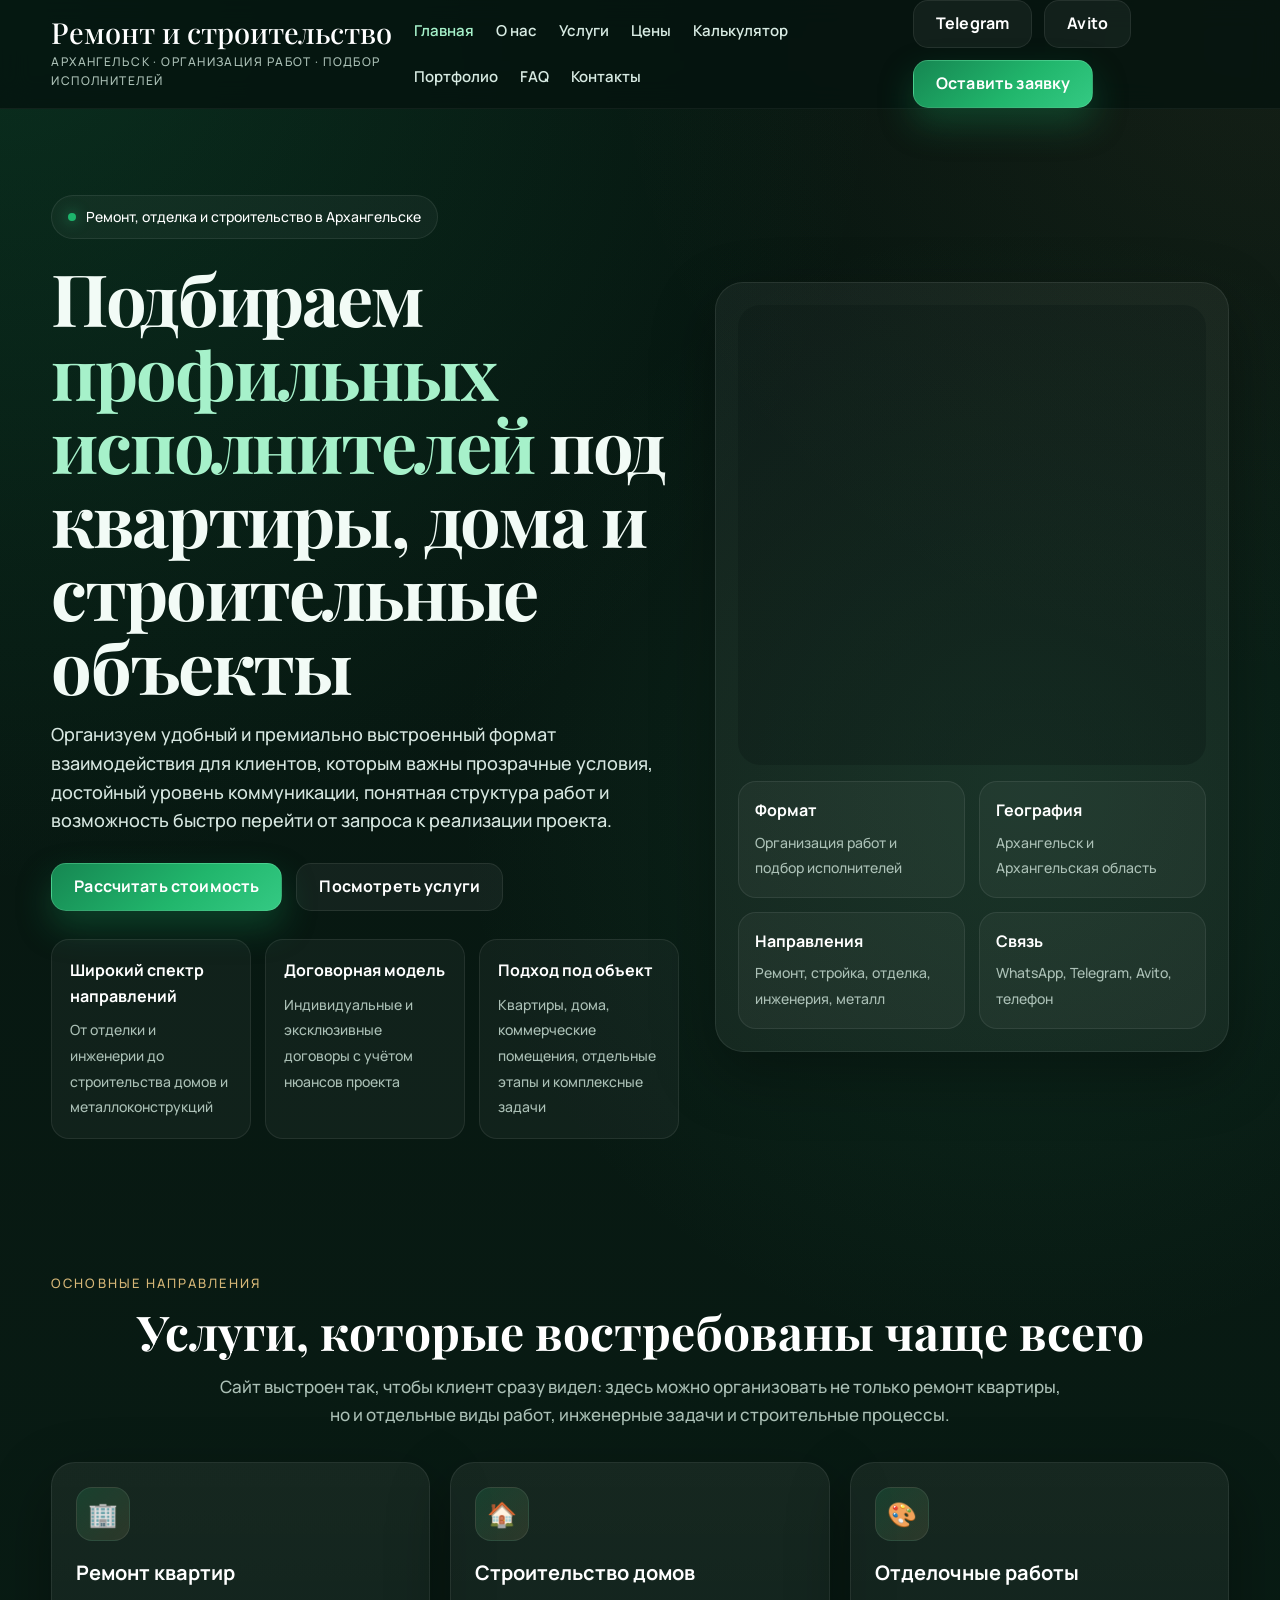
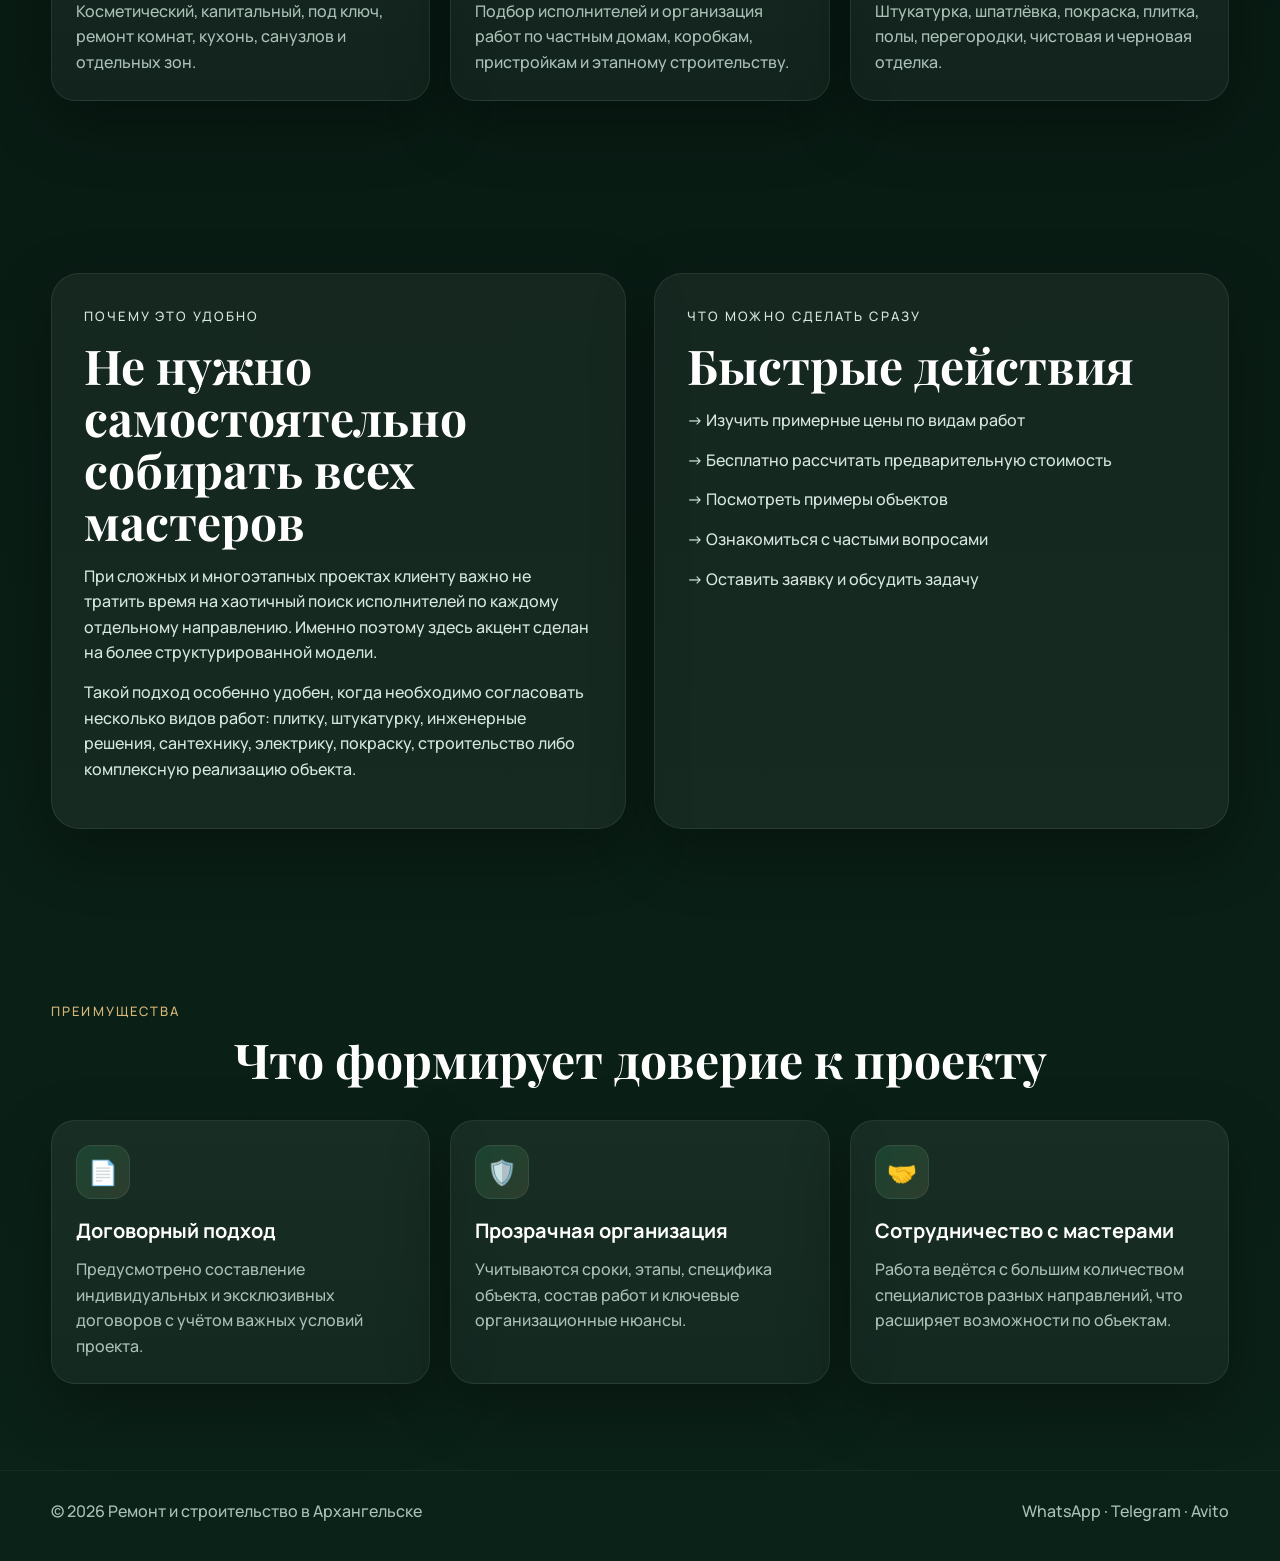
==== index.html @ 0e10240b "Initial site upload and style improvements" ====
<!DOCTYPE html>
<html lang="ru">
<head>
  <meta charset="UTF-8" />
  <meta name="viewport" content="width=device-width, initial-scale=1.0" />
  <title>Ремонт и строительство в Архангельске</title>
  <meta name="description" content="Ремонт квартир, строительство домов, отделочные работы, плитка, штукатурка, шпатлёвка, покраска, электрика, сантехника, сварка металлоконструкций в Архангельске." />
  <link rel="preconnect" href="https://fonts.googleapis.com">
  <link rel="preconnect" href="https://fonts.gstatic.com" crossorigin>
  <link href="https://fonts.googleapis.com/css2?family=Manrope:wght@400;500;600;700;800&family=Playfair+Display:wght@600;700;800&display=swap" rel="stylesheet">
  <link rel="stylesheet" href="style.css" />
</head>
<body>
  <header class="header">
    <div class="container header__wrap">
      <a href="index.html" class="logo">
        <span class="logo__title">Ремонт и строительство</span>
        <span class="logo__subtitle">Архангельск · организация работ · подбор исполнителей</span>
      </a>

      <nav class="nav">
        <a href="index.html" class="active">Главная</a>
        <a href="about.html">О нас</a>
        <a href="services.html">Услуги</a>
        <a href="prices.html">Цены</a>
        <a href="calculator.html">Калькулятор</a>
        <a href="portfolio.html">Портфолио</a>
        <a href="faq.html">FAQ</a>
        <a href="contacts.html">Контакты</a>
      </nav>

      <div class="header__actions">
        <a class="btn btn--ghost" href="https://t.me/step1by2step" target="_blank">Telegram</a>
        <a class="btn btn--ghost" href="https://www.avito.ru/user/80214eb8ff2f3f8321bce6906f36ad31/profile/all/predlozheniya_uslug?page_from=from_u2u_messenger&src=messenger&sellerId=80214eb8ff2f3f8321bce6906f36ad31" target="_blank">Avito</a>
        <a class="btn btn--primary" href="contacts.html">Оставить заявку</a>
      </div>
    </div>
  </header>

  <section class="hero">
    <div class="container hero__grid">
      <div>
        <div class="badge">Ремонт, отделка и строительство в Архангельске</div>
        <h1>Подбираем <span>профильных исполнителей</span> под квартиры, дома и строительные объекты</h1>
        <p>
          Организуем удобный и премиально выстроенный формат взаимодействия для клиентов,
          которым важны прозрачные условия, достойный уровень коммуникации, понятная структура
          работ и возможность быстро перейти от запроса к реализации проекта.
        </p>

        <div class="hero__buttons">
          <a href="calculator.html" class="btn btn--primary">Рассчитать стоимость</a>
          <a href="services.html" class="btn btn--ghost">Посмотреть услуги</a>
        </div>

        <div class="hero__points">
          <div class="point">
            <strong>Широкий спектр направлений</strong>
            <span>От отделки и инженерии до строительства домов и металлоконструкций</span>
          </div>
          <div class="point">
            <strong>Договорная модель</strong>
            <span>Индивидуальные и эксклюзивные договоры с учётом нюансов проекта</span>
          </div>
          <div class="point">
            <strong>Подход под объект</strong>
            <span>Квартиры, дома, коммерческие помещения, отдельные этапы и комплексные задачи</span>
          </div>
        </div>
      </div>

      <div class="hero-card">
        <div class="hero-card__image"></div>
        <div class="hero-card__stats">
          <div class="stat">
            <strong>Формат</strong>
            <span>Организация работ и подбор исполнителей</span>
          </div>
          <div class="stat">
            <strong>География</strong>
            <span>Архангельск и Архангельская область</span>
          </div>
          <div class="stat">
            <strong>Направления</strong>
            <span>Ремонт, стройка, отделка, инженерия, металл</span>
          </div>
          <div class="stat">
            <strong>Связь</strong>
            <span>WhatsApp, Telegram, Avito, телефон</span>
          </div>
        </div>
      </div>
    </div>
  </section>

  <section class="section">
    <div class="container">
      <div class="section-head">
        <p class="section-label">Основные направления</p>
        <h2 class="section-title center">Услуги, которые востребованы чаще всего</h2>
        <p class="section-subtitle">
          Сайт выстроен так, чтобы клиент сразу видел: здесь можно организовать не только ремонт квартиры,
          но и отдельные виды работ, инженерные задачи и строительные процессы.
        </p>
      </div>

      <div class="cards cards--3">
        <div class="card">
          <div class="card__icon">🏢</div>
          <h3>Ремонт квартир</h3>
          <p>Косметический, капитальный, под ключ, ремонт комнат, кухонь, санузлов и отдельных зон.</p>
        </div>

        <div class="card">
          <div class="card__icon">🏠</div>
          <h3>Строительство домов</h3>
          <p>Подбор исполнителей и организация работ по частным домам, коробкам, пристройкам и этапному строительству.</p>
        </div>

        <div class="card">
          <div class="card__icon">🎨</div>
          <h3>Отделочные работы</h3>
          <p>Штукатурка, шпатлёвка, покраска, плитка, полы, перегородки, чистовая и черновая отделка.</p>
        </div>
      </div>
    </div>
  </section>

  <section class="section">
    <div class="container grid-2">
      <div class="glass text-box">
        <p class="section-label">Почему это удобно</p>
        <h2 class="section-title">Не нужно самостоятельно собирать всех мастеров</h2>
        <p>
          При сложных и многоэтапных проектах клиенту важно не тратить время на хаотичный поиск исполнителей
          по каждому отдельному направлению. Именно поэтому здесь акцент сделан на более структурированной модели.
        </p>
        <p>
          Такой подход особенно удобен, когда необходимо согласовать несколько видов работ:
          плитку, штукатурку, инженерные решения, сантехнику, электрику, покраску, строительство
          либо комплексную реализацию объекта.
        </p>
      </div>

      <div class="glass text-box">
        <p class="section-label">Что можно сделать сразу</p>
        <h2 class="section-title">Быстрые действия</h2>
        <p><a href="prices.html">→ Изучить примерные цены по видам работ</a></p>
        <p><a href="calculator.html">→ Бесплатно рассчитать предварительную стоимость</a></p>
        <p><a href="portfolio.html">→ Посмотреть примеры объектов</a></p>
        <p><a href="faq.html">→ Ознакомиться с частыми вопросами</a></p>
        <p><a href="contacts.html">→ Оставить заявку и обсудить задачу</a></p>
      </div>
    </div>
  </section>

  <section class="section">
    <div class="container">
      <div class="section-head">
        <p class="section-label">Преимущества</p>
        <h2 class="section-title center">Что формирует доверие к проекту</h2>
      </div>

      <div class="cards cards--3">
        <div class="card">
          <div class="card__icon">📄</div>
          <h3>Договорный подход</h3>
          <p>Предусмотрено составление индивидуальных и эксклюзивных договоров с учётом важных условий проекта.</p>
        </div>

        <div class="card">
          <div class="card__icon">🛡️</div>
          <h3>Прозрачная организация</h3>
          <p>Учитываются сроки, этапы, специфика объекта, состав работ и ключевые организационные нюансы.</p>
        </div>

        <div class="card">
          <div class="card__icon">🤝</div>
          <h3>Сотрудничество с мастерами</h3>
          <p>Работа ведётся с большим количеством специалистов разных направлений, что расширяет возможности по объектам.</p>
        </div>
      </div>
    </div>
  </section>

  <footer class="footer">
    <div class="container footer__wrap">
      <span>© 2026 Ремонт и строительство в Архангельске</span>
      <span>WhatsApp · Telegram · Avito</span>
    </div>
  </footer>
</body>
</html>
---- style.css ----
:root {
  --bg: #06140f;
  --bg-soft: #0d231a;
  --bg-card: rgba(255,255,255,0.05);
  --border: rgba(255,255,255,0.08);
  --text: #f2fbf6;
  --muted: #abc0b6;
  --accent: #1db56c;
  --accent-soft: #a6f1ca;
  --gold: #d5b677;
  --shadow: 0 22px 64px rgba(0,0,0,0.32);
  --container: 1180px;
  --radius: 24px;
}

* {
  box-sizing: border-box;
}

html {
  scroll-behavior: smooth;
}

body {
  margin: 0;
  font-family: "Manrope", sans-serif;
  font-weight: 500;
  color: var(--text);
  background:
    radial-gradient(circle at top left, rgba(29,181,108,0.16), transparent 26%),
    radial-gradient(circle at 80% 25%, rgba(58,166,113,0.12), transparent 22%),
    radial-gradient(circle at right top, rgba(213,182,119,0.07), transparent 20%),
    linear-gradient(180deg, #06140f 0%, #0b2218 100%);
  line-height: 1.6;
}

a {
  color: inherit;
  text-decoration: none;
}

img {
  display: block;
  max-width: 100%;
}

.container {
  width: min(92%, var(--container));
  margin: 0 auto;
}

.header {
  position: sticky;
  top: 0;
  z-index: 1000;
  backdrop-filter: blur(14px);
  background: rgba(6,20,15,0.82);
  border-bottom: 1px solid rgba(255,255,255,0.05);
}

.header__wrap {
  min-height: 84px;
  display: flex;
  align-items: center;
  justify-content: space-between;
  gap: 20px;
}

.logo {
  display: flex;
  flex-direction: column;
}

.logo__title {
  font-family: "Playfair Display", serif;
  font-size: 29px;
  color: white;
  line-height: 1;
}

.logo__subtitle {
  margin-top: 5px;
  font-size: 12px;
  color: var(--muted);
  text-transform: uppercase;
  letter-spacing: 0.12em;
}

.nav {
  display: flex;
  gap: 22px;
  flex-wrap: wrap;
}

.nav a {
  color: #d8ebe3;
  transition: .25s ease;
  font-size: 15px;
  font-weight: 600;
}

.nav a:hover,
.nav a.active {
  color: var(--accent-soft);
}

.header__actions {
  display: flex;
  gap: 12px;
  flex-wrap: wrap;
}

.btn {
  min-height: 48px;
  padding: 0 22px;
  display: inline-flex;
  align-items: center;
  justify-content: center;
  border-radius: 15px;
  font-weight: 700;
  letter-spacing: 0.01em;
  transition: .25s ease;
  border: 1px solid transparent;
  cursor: pointer;
}

.btn:hover {
  transform: translateY(-2px);
}

.btn--primary {
  background: linear-gradient(140deg, #168752, #21b66c 58%, #34c983);
  color: white;
  box-shadow: 0 16px 34px rgba(21,139,83,0.35);
  border-color: rgba(166,241,202,0.22);
}

.btn--ghost {
  background: rgba(255,255,255,0.05);
  border-color: var(--border);
  color: white;
}

.btn:active {
  transform: translateY(0);
}

.hero {
  padding: 86px 0 48px;
}

.hero__grid {
  display: grid;
  grid-template-columns: 1.1fr 0.9fr;
  gap: 36px;
  align-items: center;
}

.badge {
  display: inline-flex;
  align-items: center;
  gap: 10px;
  padding: 10px 16px;
  border-radius: 999px;
  border: 1px solid var(--border);
  background: rgba(255,255,255,0.04);
  color: white;
  font-size: 14px;
  margin-bottom: 22px;
}

.badge::before {
  content: "";
  width: 8px;
  height: 8px;
  border-radius: 50%;
  background: var(--accent);
  box-shadow: 0 0 14px rgba(40,182,118,0.8);
}

.hero h1,
.page-hero h1,
.section-title {
  font-family: "Playfair Display", serif;
}

.hero h1 {
  margin: 0 0 18px;
  font-size: clamp(40px, 6vw, 72px);
  line-height: 1.02;
  letter-spacing: -0.03em;
  font-weight: 700;
}

.hero h1 span {
  color: var(--accent-soft);
}

.hero p {
  margin: 0 0 28px;
  color: #d7e7e1;
  font-size: 18px;
  font-weight: 500;
  max-width: 740px;
}

.hero__buttons {
  display: flex;
  gap: 14px;
  flex-wrap: wrap;
  margin-bottom: 28px;
}

.hero__points {
  display: grid;
  grid-template-columns: repeat(3, 1fr);
  gap: 14px;
}

.point {
  padding: 18px;
  border-radius: 18px;
  background: rgba(255,255,255,0.04);
  border: 1px solid var(--border);
}

.point strong {
  display: block;
  margin-bottom: 8px;
  color: white;
}

.point span {
  color: var(--muted);
  font-size: 14px;
}

.hero-card,
.glass {
  background: rgba(255,255,255,0.05);
  border: 1px solid var(--border);
  border-radius: 28px;
  box-shadow: var(--shadow);
}

.hero-card {
  padding: 22px;
}

.hero-card__image {
  min-height: 460px;
  border-radius: 22px;
  margin-bottom: 16px;
  background:
    linear-gradient(rgba(8,22,18,0.32), rgba(8,22,18,0.32)),
    url("https://images.unsplash.com/photo-1504307651254-35680f356dfd?auto=format&fit=crop&w=1200&q=80") center/cover no-repeat;
}

.hero-card__stats {
  display: grid;
  grid-template-columns: repeat(2, 1fr);
  gap: 14px;
}

.stat {
  padding: 16px;
  border-radius: 18px;
  background: rgba(255,255,255,0.04);
  border: 1px solid var(--border);
}

.stat strong {
  display: block;
  margin-bottom: 6px;
  color: white;
}

.stat span {
  color: var(--muted);
  font-size: 14px;
}

.page-hero {
  padding: 74px 0 20px;
}

.page-hero__box {
  padding: 34px;
  border-radius: 28px;
  background: rgba(255,255,255,0.05);
  border: 1px solid var(--border);
  box-shadow: var(--shadow);
}

.page-hero h1 {
  margin: 0 0 14px;
  font-size: clamp(34px, 5vw, 58px);
  color: white;
}

.page-hero p {
  margin: 0;
  color: #d7e7e1;
  font-size: 18px;
  max-width: 880px;
}

.section {
  padding: 86px 0;
}

.section-head {
  margin-bottom: 34px;
}

.section-label {
  margin: 0 0 12px;
  color: var(--gold);
  font-size: 13px;
  text-transform: uppercase;
  letter-spacing: .16em;
}

.section-title {
  margin: 0 0 16px;
  font-size: clamp(30px, 4vw, 48px);
  line-height: 1.08;
  color: white;
}

.section-title.center,
.section-subtitle {
  text-align: center;
}

.section-subtitle {
  margin: 0 auto;
  max-width: 850px;
  color: var(--muted);
  font-size: 17px;
}

.grid-2 {
  display: grid;
  grid-template-columns: 1fr 1fr;
  gap: 28px;
}

.cards {
  display: grid;
  gap: 20px;
}

.cards--3 {
  grid-template-columns: repeat(3, 1fr);
}

.card {
  padding: 24px;
  border-radius: 24px;
  background: linear-gradient(180deg, rgba(255,255,255,0.06), rgba(255,255,255,0.04));
  border: 1px solid var(--border);
  box-shadow: var(--shadow);
  transition: .25s ease;
}

.card:hover {
  transform: translateY(-5px);
  border-color: rgba(151,227,190,0.25);
}

.card__icon {
  width: 54px;
  height: 54px;
  display: grid;
  place-items: center;
  border-radius: 16px;
  margin-bottom: 16px;
  font-size: 24px;
  background: linear-gradient(135deg, rgba(40,182,118,0.18), rgba(213,182,119,0.12));
  border: 1px solid var(--border);
}

.card h3 {
  margin: 0 0 10px;
  color: white;
  font-size: 20px;
  font-weight: 700;
}

.card p {
  margin: 0;
  color: var(--muted);
  font-weight: 500;
}

.text-box {
  padding: 32px;
}

.text-box p {
  margin: 0 0 14px;
  color: #d7e7e1;
}

.price-table {
  overflow: hidden;
}

.price-row {
  display: grid;
  grid-template-columns: 1.6fr 0.7fr 0.8fr;
  gap: 20px;
  padding: 18px 24px;
  border-bottom: 1px solid rgba(255,255,255,0.06);
  align-items: center;
}

.price-row:last-child {
  border-bottom: none;
}

.price-row--head {
  font-weight: 800;
  color: white;
  background: rgba(255,255,255,0.04);
}

.note {
  margin-top: 16px;
  color: var(--muted);
}

.block-intro {
  margin: 0 0 22px;
  color: #d7e7e1;
}

.contact-block {
  display: grid;
  grid-template-columns: 0.95fr 1.05fr;
  gap: 28px;
}

.contact-box,
.about-box,
.form-box {
  padding: 32px;
}

.contact-list {
  display: grid;
  gap: 16px;
}

.contact-item {
  display: flex;
  gap: 14px;
  padding: 18px;
  border-radius: 18px;
  background: rgba(255,255,255,0.04);
  border: 1px solid var(--border);
}

.contact-item__icon {
  width: 40px;
  height: 40px;
  display: grid;
  place-items: center;
  border-radius: 12px;
  background: rgba(255,255,255,0.05);
  flex-shrink: 0;
}

.contact-item strong {
  display: block;
  color: white;
  margin-bottom: 6px;
}

.contact-item a,
.contact-item span {
  color: var(--muted);
  word-break: break-word;
}

.mini-info-grid {
  display: grid;
  grid-template-columns: repeat(2, 1fr);
  gap: 14px;
  margin-top: 22px;
}

.mini-info-card {
  padding: 16px;
  border-radius: 18px;
  background: rgba(255,255,255,0.04);
  border: 1px solid var(--border);
}

.mini-info-card strong {
  display: block;
  margin-bottom: 6px;
  color: white;
}

.mini-info-card span {
  color: var(--muted);
  font-size: 14px;
}

.form {
  display: grid;
  gap: 16px;
}

.form__group {
  display: grid;
  gap: 8px;
}

.form__group label {
  color: white;
  font-size: 14px;
  font-weight: 700;
}

.form__group input,
.form__group textarea,
.form__group select {
  width: 100%;
  padding: 16px 18px;
  border-radius: 16px;
  border: 1px solid var(--border);
  background: rgba(255,255,255,0.04);
  color: white;
  font: inherit;
  outline: none;
}

.form__group input::placeholder,
.form__group textarea::placeholder {
  color: #88a79d;
}

.form__group textarea {
  min-height: 140px;
  resize: vertical;
}

.calc-layout {
  display: grid;
  grid-template-columns: 1.05fr 0.95fr;
  gap: 26px;
}

.calc-box {
  padding: 28px;
}

.calc-grid {
  display: grid;
  gap: 14px;
}

.calc-service {
  padding: 18px;
  border-radius: 18px;
  background: rgba(255,255,255,0.04);
  border: 1px solid var(--border);
}

.calc-service h3 {
  margin: 0 0 12px;
  color: white;
  font-size: 18px;
}

.calc-service__fields {
  display: grid;
  gap: 12px;
}

.calc-service__fields label {
  color: #d7e7e1;
  display: flex;
  gap: 10px;
  align-items: center;
}

.calc-result {
  padding: 28px;
}

.calc-result h3 {
  margin-top: 0;
  color: white;
}

.calc-result-list {
  display: grid;
  gap: 10px;
  margin-bottom: 16px;
}

.calc-result-item {
  padding: 12px 14px;
  border-radius: 14px;
  background: rgba(255,255,255,0.04);
  color: #d7e7e1;
}

.calc-total {
  display: flex;
  justify-content: space-between;
  align-items: center;
  padding-top: 16px;
  border-top: 1px solid rgba(255,255,255,0.08);
  color: white;
  font-size: 20px;
  font-weight: 800;
}

.faq-page {
  display: grid;
  grid-template-columns: 1.1fr 0.9fr;
  gap: 26px;
}

.faq-list {
  padding: 18px;
}

.faq-item {
  border: 1px solid var(--border);
  border-radius: 20px;
  background: rgba(255,255,255,0.04);
  margin-bottom: 14px;
  overflow: hidden;
}

.faq-item:last-child {
  margin-bottom: 0;
}

.faq-item summary {
  list-style: none;
  cursor: pointer;
  padding: 20px 22px;
  color: white;
  font-weight: 700;
  position: relative;
}

.faq-item summary::-webkit-details-marker {
  display: none;
}

.faq-item summary::after {
  content: "+";
  position: absolute;
  right: 22px;
  top: 16px;
  font-size: 26px;
  color: var(--accent-soft);
}

.faq-item[open] summary::after {
  content: "–";
}

.faq-answer {
  padding: 0 22px 20px;
  color: var(--muted);
}

.faq-side {
  display: grid;
  gap: 20px;
}

.faq-side-box {
  padding: 28px;
}

.check-list {
  margin: 0;
  padding: 0;
  list-style: none;
  display: grid;
  gap: 12px;
}

.check-list li {
  position: relative;
  padding-left: 26px;
  color: #d7e7e1;
}

.check-list li::before {
  content: "✓";
  position: absolute;
  left: 0;
  top: 0;
  color: var(--accent-soft);
  font-weight: 800;
}

.quick-links {
  display: grid;
  gap: 10px;
}

.quick-links a {
  padding: 14px 16px;
  border-radius: 14px;
  background: rgba(255,255,255,0.04);
  border: 1px solid var(--border);
  color: #d7e7e1;
  transition: .2s ease;
}

.quick-links a,
.btn,
.nav a {
  -webkit-tap-highlight-color: transparent;
}

.quick-links a:hover {
  border-color: rgba(151,227,190,0.25);
  color: white;
}

.footer {
  padding: 28px 0 36px;
  border-top: 1px solid rgba(255,255,255,0.05);
}

.footer__wrap {
  display: flex;
  justify-content: space-between;
  gap: 16px;
  flex-wrap: wrap;
  color: var(--muted);
}

@media (max-width: 1100px) {
  .hero__grid,
  .grid-2,
  .contact-block,
  .calc-layout,
  .faq-page {
    grid-template-columns: 1fr;
  }

  .cards--3 {
    grid-template-columns: repeat(2, 1fr);
  }

  .hero__points {
    grid-template-columns: repeat(2, 1fr);
  }

  .mini-info-grid {
    grid-template-columns: 1fr 1fr;
  }
}

@media (max-width: 760px) {
  .header {
    position: static;
  }

  .header__wrap {
    min-height: auto;
    padding: 14px 0;
    display: grid;
    gap: 12px;
  }

  .nav {
    display: flex;
    flex-wrap: nowrap;
    overflow-x: auto;
    gap: 10px;
    padding-bottom: 4px;
    scrollbar-width: thin;
  }

  .nav a {
    flex: 0 0 auto;
    padding: 10px 14px;
    border-radius: 12px;
    border: 1px solid var(--border);
    background: rgba(255,255,255,0.04);
    font-size: 14px;
    white-space: nowrap;
  }

  .header__actions {
    display: grid;
    grid-template-columns: repeat(2, minmax(0, 1fr));
  }

  .hero__points,
  .hero-card__stats,
  .cards--3,
  .mini-info-grid {
    grid-template-columns: 1fr;
  }

  .price-row {
    grid-template-columns: 1fr;
    gap: 6px;
  }

  .hero__buttons {
    flex-direction: column;
  }

  .btn {
    width: 100%;
    min-height: 46px;
    font-size: 15px;
  }

  .text-box,
  .contact-box,
  .about-box,
  .form-box,
  .calc-box,
  .calc-result,
  .page-hero__box,
  .faq-side-box {
    padding: 22px;
  }

  .hero-card__image {
    min-height: 320px;
  }

  .logo__title {
    font-size: 24px;
  }

  .logo__subtitle {
    font-size: 11px;
    line-height: 1.35;
  }
}

@media (max-width: 480px) {
  .container {
    width: min(94%, var(--container));
  }

  .header__actions {
    grid-template-columns: 1fr;
  }

  .hero h1 {
    font-size: clamp(30px, 10vw, 44px);
  }

  .section-title {
    font-size: clamp(26px, 8vw, 36px);
  }
}
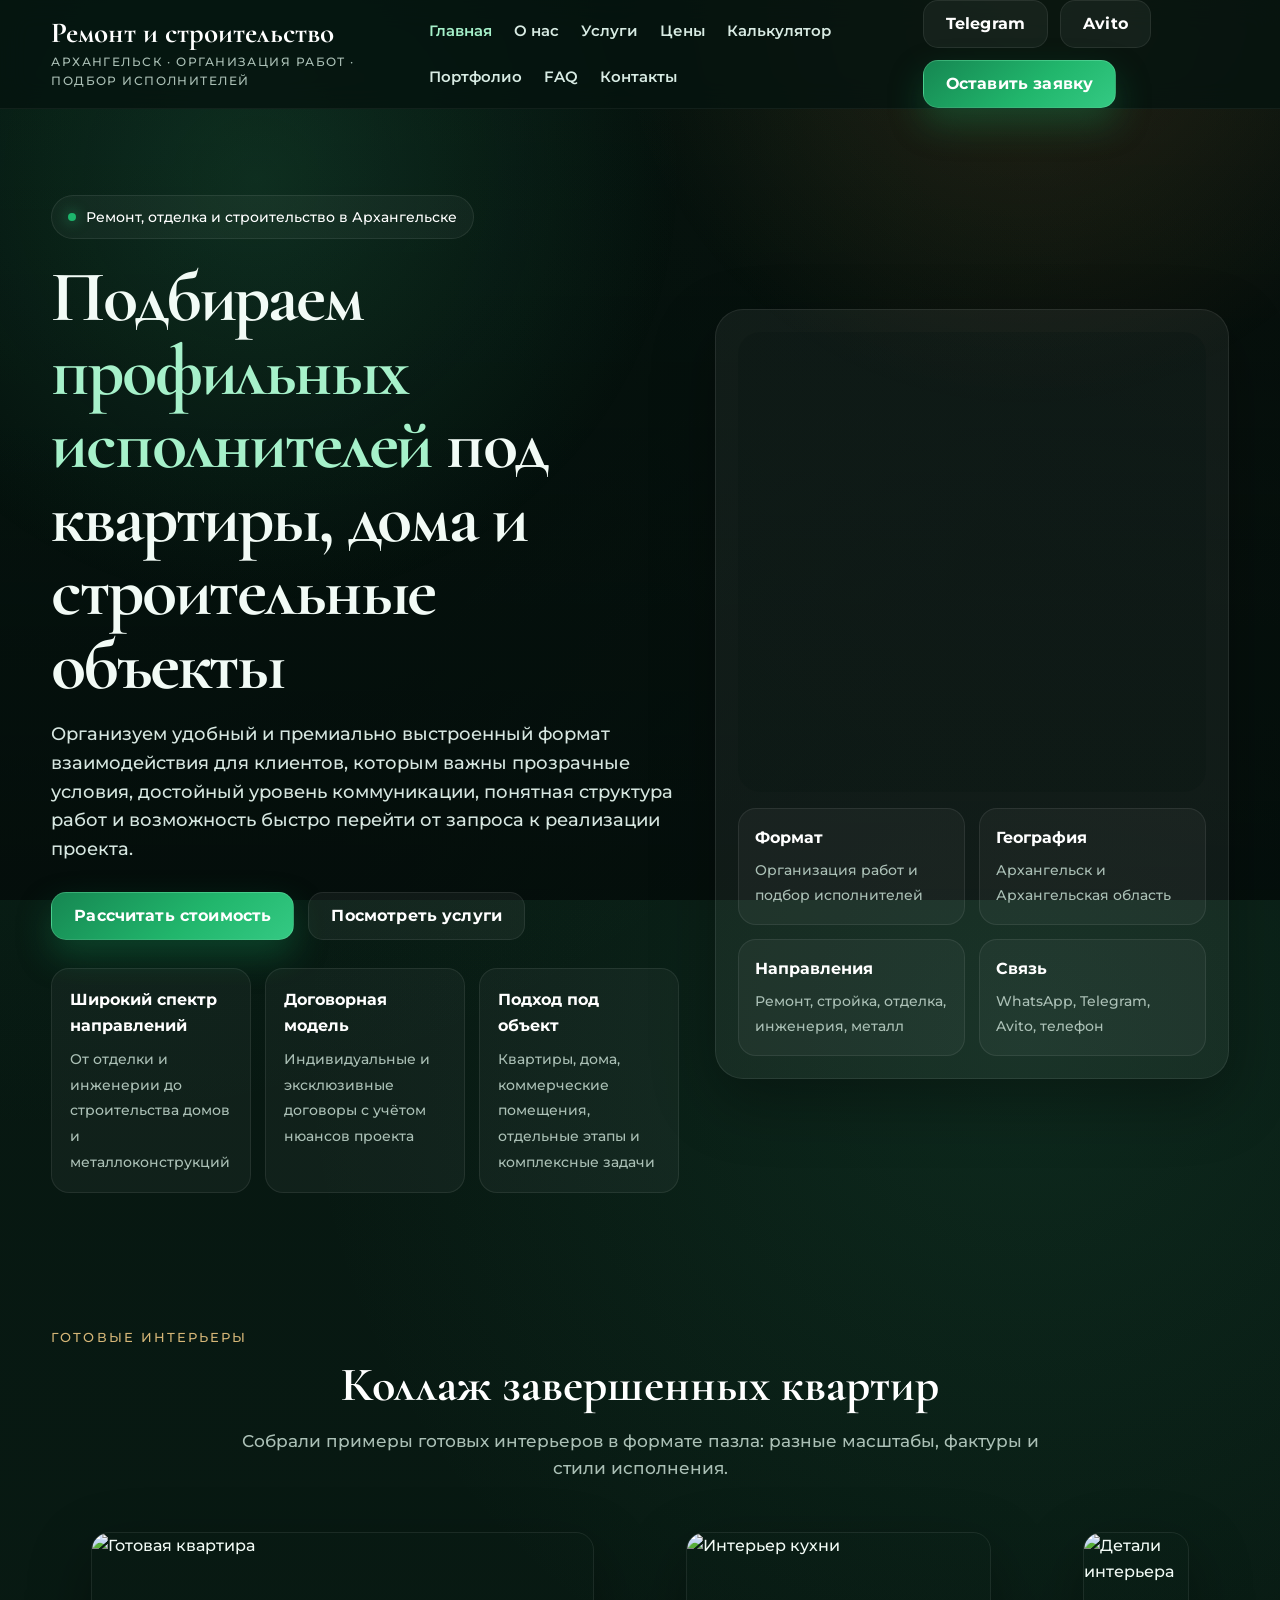
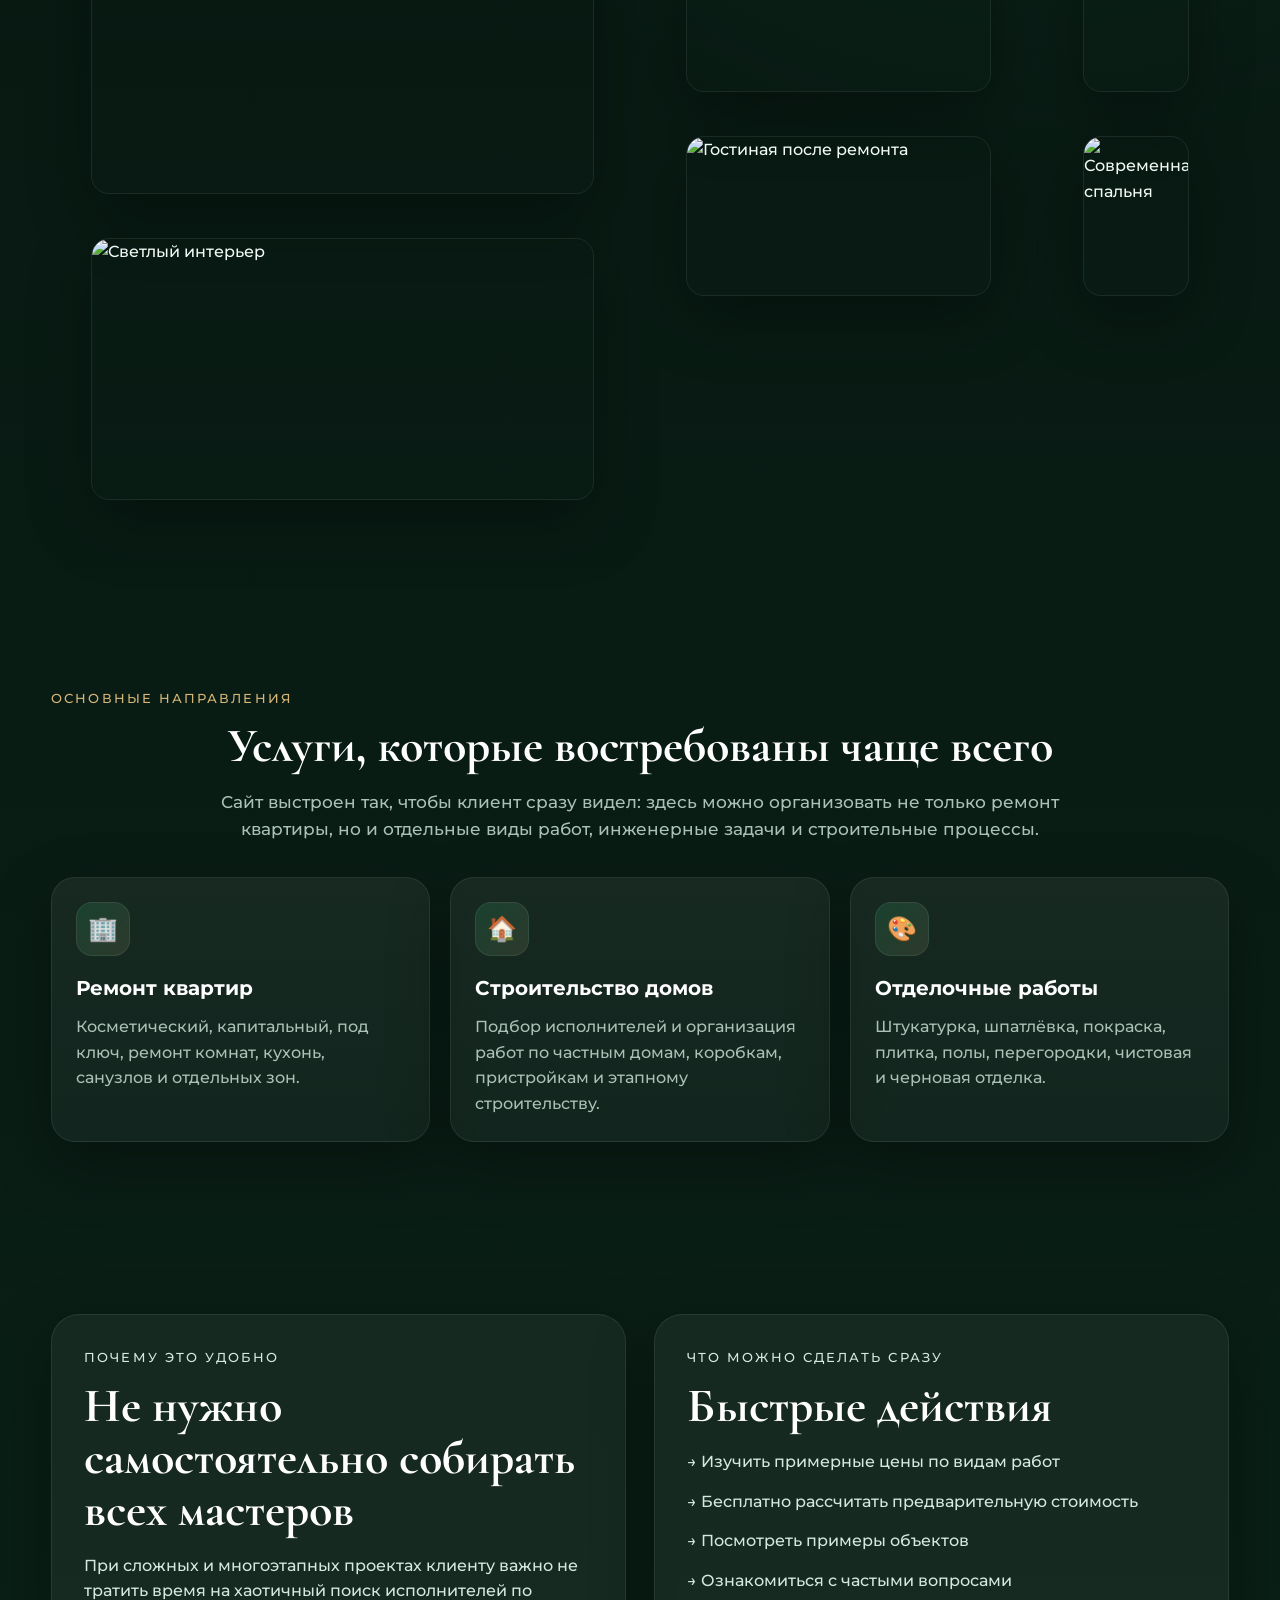
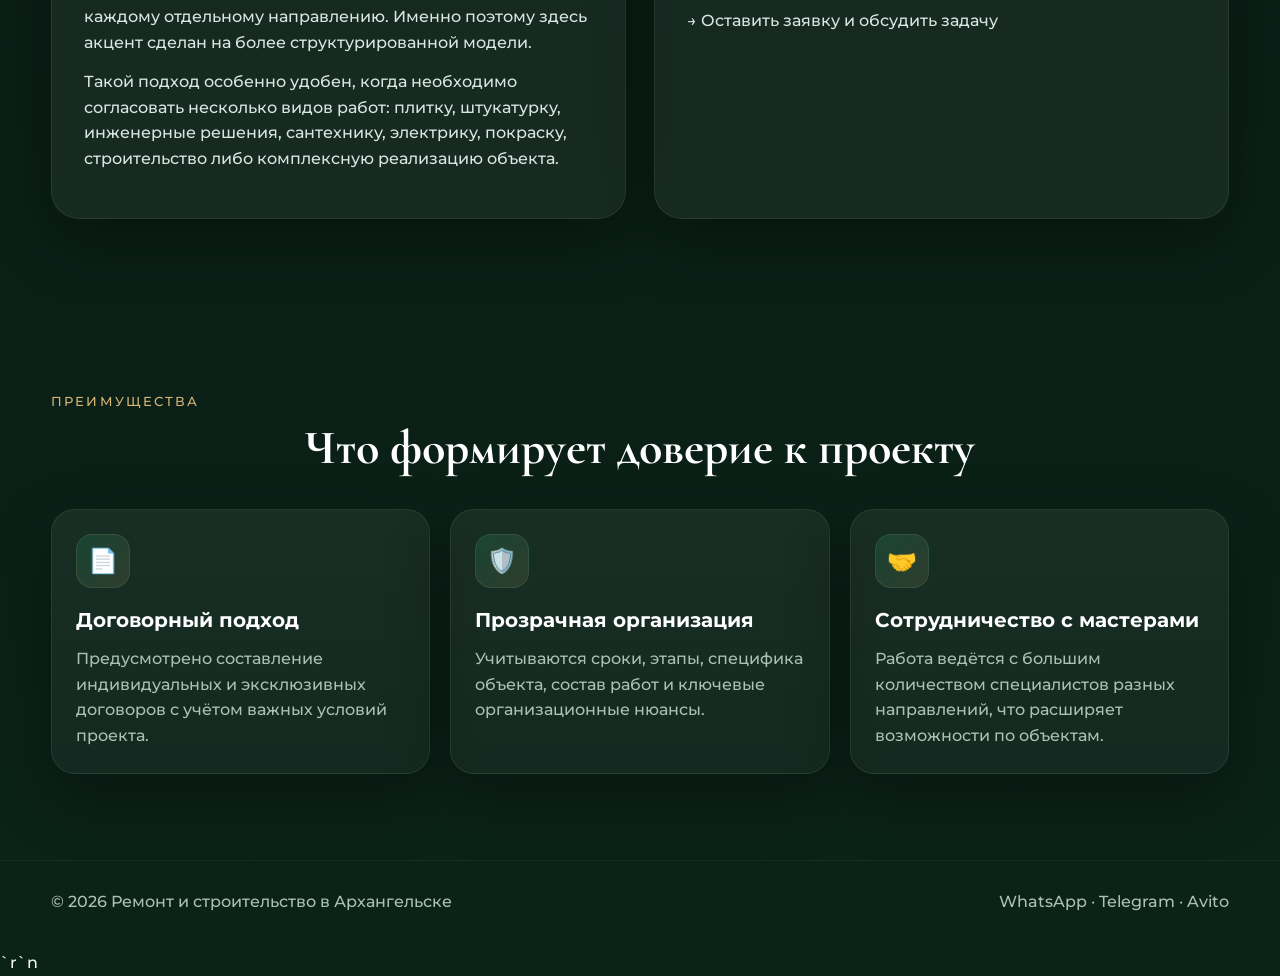
==== commit e4b93bc3: "Premium redesign: founder section, collage, video service sliders" ====
--- a/index.html
+++ b/index.html
@@ -96,6 +96,25 @@
   <section class="section">
     <div class="container">
       <div class="section-head">
+        <p class="section-label">Готовые интерьеры</p>
+        <h2 class="section-title center">Коллаж завершенных квартир</h2>
+        <p class="section-subtitle">Собрали примеры готовых интерьеров в формате пазла: разные масштабы, фактуры и стили исполнения.</p>
+      </div>
+
+      <div class="puzzle-grid">
+        <figure class="puzzle-tile puzzle-tile--lg"><img src="https://images.unsplash.com/photo-1600210492486-724fe5c67fb0?auto=format&fit=crop&w=1200&q=80" alt="Готовая квартира"></figure>
+        <figure class="puzzle-tile puzzle-tile--md"><img src="https://images.unsplash.com/photo-1616046229478-9901c5536a45?auto=format&fit=crop&w=900&q=80" alt="Интерьер кухни"></figure>
+        <figure class="puzzle-tile puzzle-tile--sm"><img src="https://images.unsplash.com/photo-1618221195710-dd6b41faaea6?auto=format&fit=crop&w=700&q=80" alt="Детали интерьера"></figure>
+        <figure class="puzzle-tile puzzle-tile--md"><img src="https://images.unsplash.com/photo-1616594039964-3f5b15f7f10f?auto=format&fit=crop&w=900&q=80" alt="Гостиная после ремонта"></figure>
+        <figure class="puzzle-tile puzzle-tile--sm"><img src="https://images.unsplash.com/photo-1615529162924-f8605388461d?auto=format&fit=crop&w=700&q=80" alt="Современная спальня"></figure>
+        <figure class="puzzle-tile puzzle-tile--lg"><img src="https://images.unsplash.com/photo-1600607687939-ce8a6c25118c?auto=format&fit=crop&w=1200&q=80" alt="Светлый интерьер"></figure>
+      </div>
+    </div>
+  </section>
+
+  <section class="section">
+    <div class="container">
+      <div class="section-head">
         <p class="section-label">Основные направления</p>
         <h2 class="section-title center">Услуги, которые востребованы чаще всего</h2>
         <p class="section-subtitle">
@@ -189,5 +208,5 @@
       <span>WhatsApp · Telegram · Avito</span>
     </div>
   </footer>
-</body>
+  <script src="script.js"></script>`r`n</body>
 </html>
--- a/style.css
+++ b/style.css
@@ -1,3 +1,5 @@
+@import url("https://fonts.googleapis.com/css2?family=Cormorant+Garamond:wght@600;700&family=Montserrat:wght@400;500;600;700;800&display=swap");
+
 :root {
   --bg: #06140f;
   --bg-soft: #0d231a;
@@ -23,7 +25,7 @@
 
 body {
   margin: 0;
-  font-family: "Manrope", sans-serif;
+  font-family: "Montserrat", sans-serif;
   font-weight: 500;
   color: var(--text);
   background:
@@ -32,6 +34,28 @@
     radial-gradient(circle at right top, rgba(213,182,119,0.07), transparent 20%),
     linear-gradient(180deg, #06140f 0%, #0b2218 100%);
   line-height: 1.6;
+  position: relative;
+}
+
+body::before {
+  content: "";
+  position: fixed;
+  inset: 0;
+  z-index: -2;
+  background:
+    linear-gradient(rgba(4, 12, 10, 0.68), rgba(4, 12, 10, 0.84)),
+    url("https://images.unsplash.com/photo-1460574283810-2aab119d8511?auto=format&fit=crop&w=1920&q=80") center/cover no-repeat;
+}
+
+body::after {
+  content: "";
+  position: fixed;
+  inset: 0;
+  z-index: -1;
+  background:
+    radial-gradient(circle at 20% 20%, rgba(61, 181, 121, 0.17), transparent 34%),
+    radial-gradient(circle at 80% 0%, rgba(255, 181, 82, 0.12), transparent 30%);
+  pointer-events: none;
 }
 
 a {
@@ -72,10 +96,11 @@
 }
 
 .logo__title {
-  font-family: "Playfair Display", serif;
+  font-family: "Cormorant Garamond", serif;
   font-size: 29px;
   color: white;
   line-height: 1;
+  font-weight: 700;
 }
 
 .logo__subtitle {
@@ -181,7 +206,7 @@
 .hero h1,
 .page-hero h1,
 .section-title {
-  font-family: "Playfair Display", serif;
+  font-family: "Cormorant Garamond", serif;
 }
 
 .hero h1 {
@@ -253,7 +278,7 @@
   margin-bottom: 16px;
   background:
     linear-gradient(rgba(8,22,18,0.32), rgba(8,22,18,0.32)),
-    url("https://images.unsplash.com/photo-1504307651254-35680f356dfd?auto=format&fit=crop&w=1200&q=80") center/cover no-repeat;
+    url("https://images.unsplash.com/photo-1489515217757-5fd1be406fef?auto=format&fit=crop&w=1200&q=80") center/cover no-repeat;
 }
 
 .hero-card__stats {
@@ -367,6 +392,99 @@
 .card:hover {
   transform: translateY(-5px);
   border-color: rgba(151,227,190,0.25);
+}
+
+.puzzle-grid {
+  display: grid;
+  grid-template-columns: repeat(6, minmax(0, 1fr));
+  grid-auto-rows: 90px;
+  gap: 12px;
+}
+
+.puzzle-tile {
+  border-radius: 18px;
+  overflow: hidden;
+  border: 1px solid var(--border);
+  box-shadow: var(--shadow);
+}
+
+.puzzle-tile img {
+  width: 100%;
+  height: 100%;
+  object-fit: cover;
+  transition: transform .4s ease;
+}
+
+.puzzle-tile:hover img {
+  transform: scale(1.06);
+}
+
+.puzzle-tile--lg {
+  grid-column: span 3;
+  grid-row: span 3;
+}
+
+.puzzle-tile--md {
+  grid-column: span 2;
+  grid-row: span 2;
+}
+
+.puzzle-tile--sm {
+  grid-column: span 1;
+  grid-row: span 2;
+}
+
+.founder-card {
+  padding: 34px;
+}
+
+.founder-name {
+  margin: 0 0 8px;
+  font-size: clamp(30px, 4vw, 44px);
+  line-height: 1;
+  color: #ffffff;
+}
+
+.founder-role {
+  margin: 0 0 20px;
+  color: var(--accent-soft);
+  font-weight: 700;
+  letter-spacing: .06em;
+  text-transform: uppercase;
+  font-size: 13px;
+}
+
+.services-grid .card {
+  overflow: hidden;
+}
+
+.service-media {
+  height: 180px;
+  margin: -24px -24px 16px;
+  position: relative;
+  border-bottom: 1px solid var(--border);
+  background: #0b1a15;
+}
+
+.service-media::after {
+  content: "";
+  position: absolute;
+  inset: 0;
+  background: linear-gradient(180deg, rgba(2,8,6,0.08), rgba(2,8,6,0.44));
+  pointer-events: none;
+}
+
+.service-media video {
+  width: 100%;
+  height: 100%;
+  object-fit: cover;
+  display: block;
+  opacity: 1;
+  transition: opacity .45s ease;
+}
+
+.service-media video.is-switching {
+  opacity: 0.2;
 }
 
 .card__icon {
@@ -763,6 +881,10 @@
 
   .mini-info-grid {
     grid-template-columns: 1fr 1fr;
+  }
+
+  .puzzle-grid {
+    grid-auto-rows: 72px;
   }
 }
 
@@ -809,6 +931,22 @@
     grid-template-columns: 1fr;
   }
 
+  .puzzle-grid {
+    grid-template-columns: repeat(2, minmax(0, 1fr));
+    grid-auto-rows: 110px;
+  }
+
+  .puzzle-tile--lg,
+  .puzzle-tile--md,
+  .puzzle-tile--sm {
+    grid-column: span 1;
+    grid-row: span 2;
+  }
+
+  .service-media {
+    height: 164px;
+  }
+
   .price-row {
     grid-template-columns: 1fr;
     gap: 6px;
@@ -831,7 +969,8 @@
   .calc-box,
   .calc-result,
   .page-hero__box,
-  .faq-side-box {
+  .faq-side-box,
+  .founder-card {
     padding: 22px;
   }
 
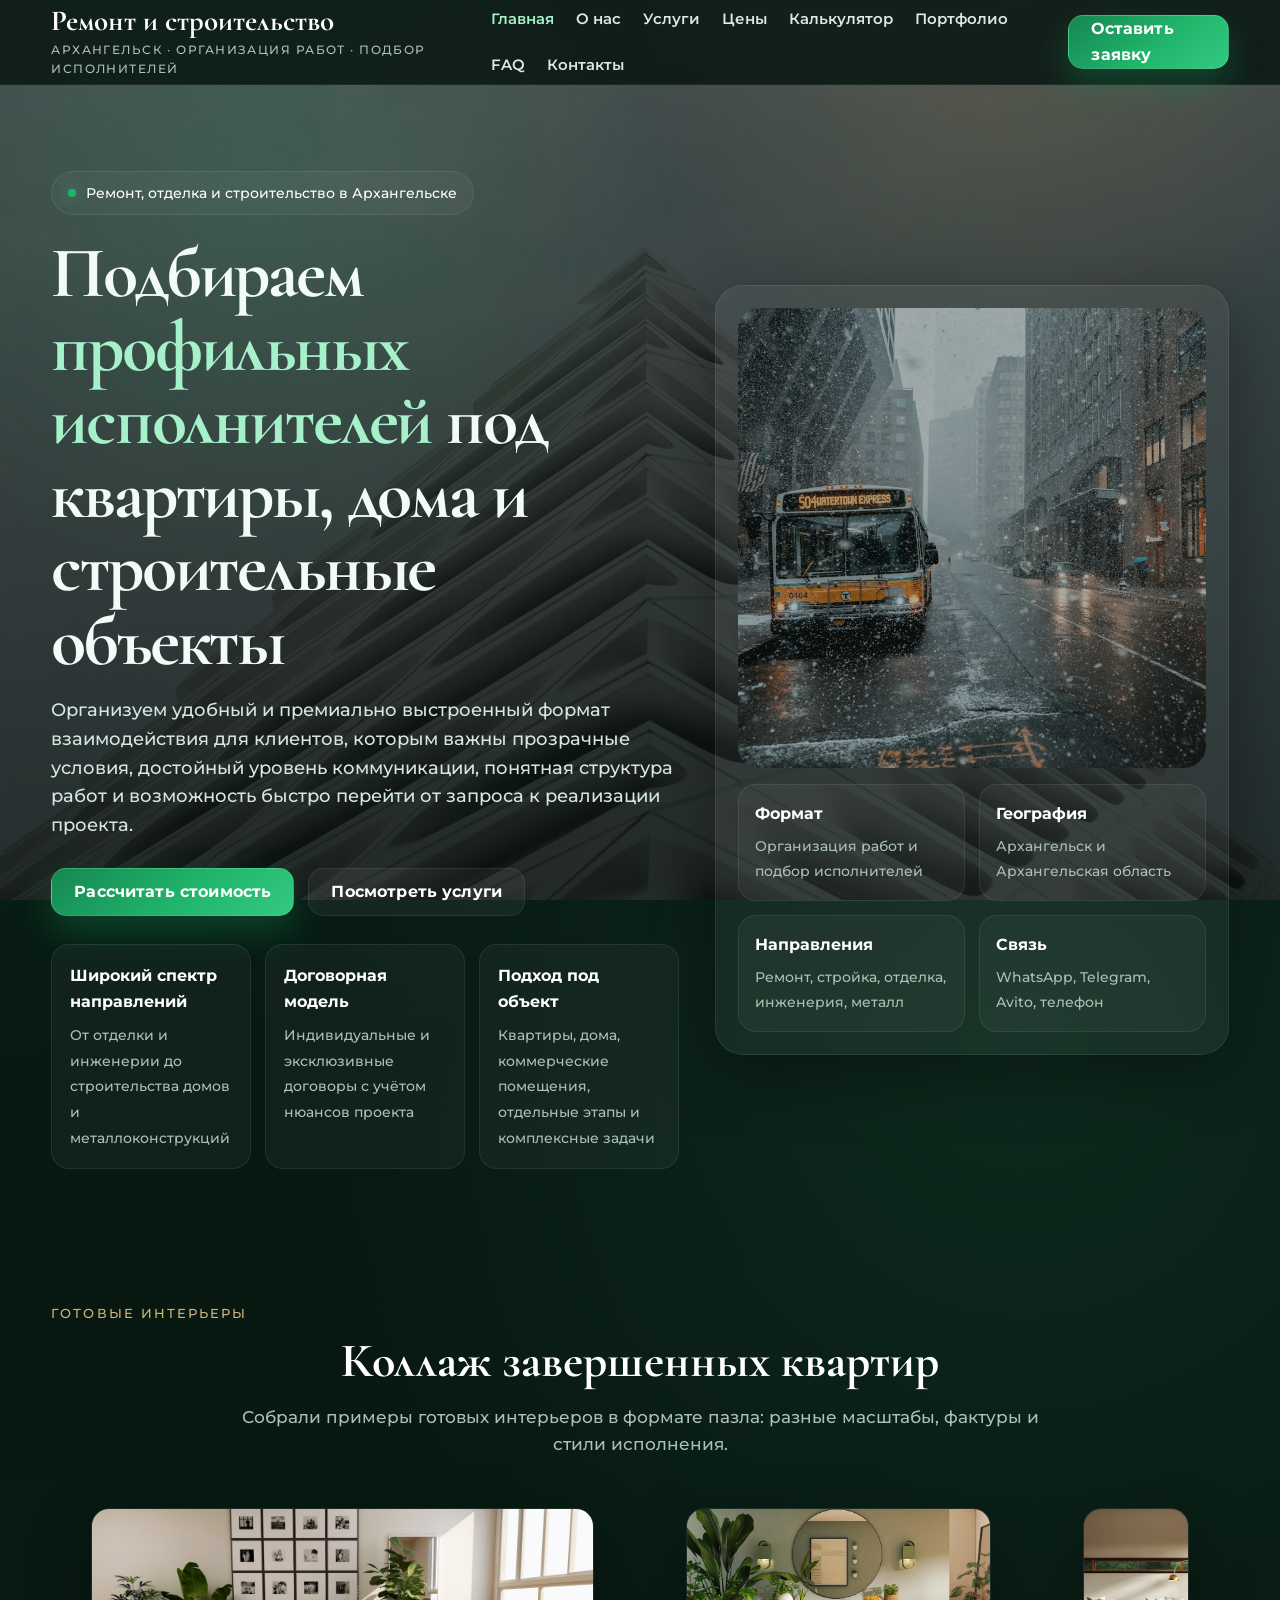
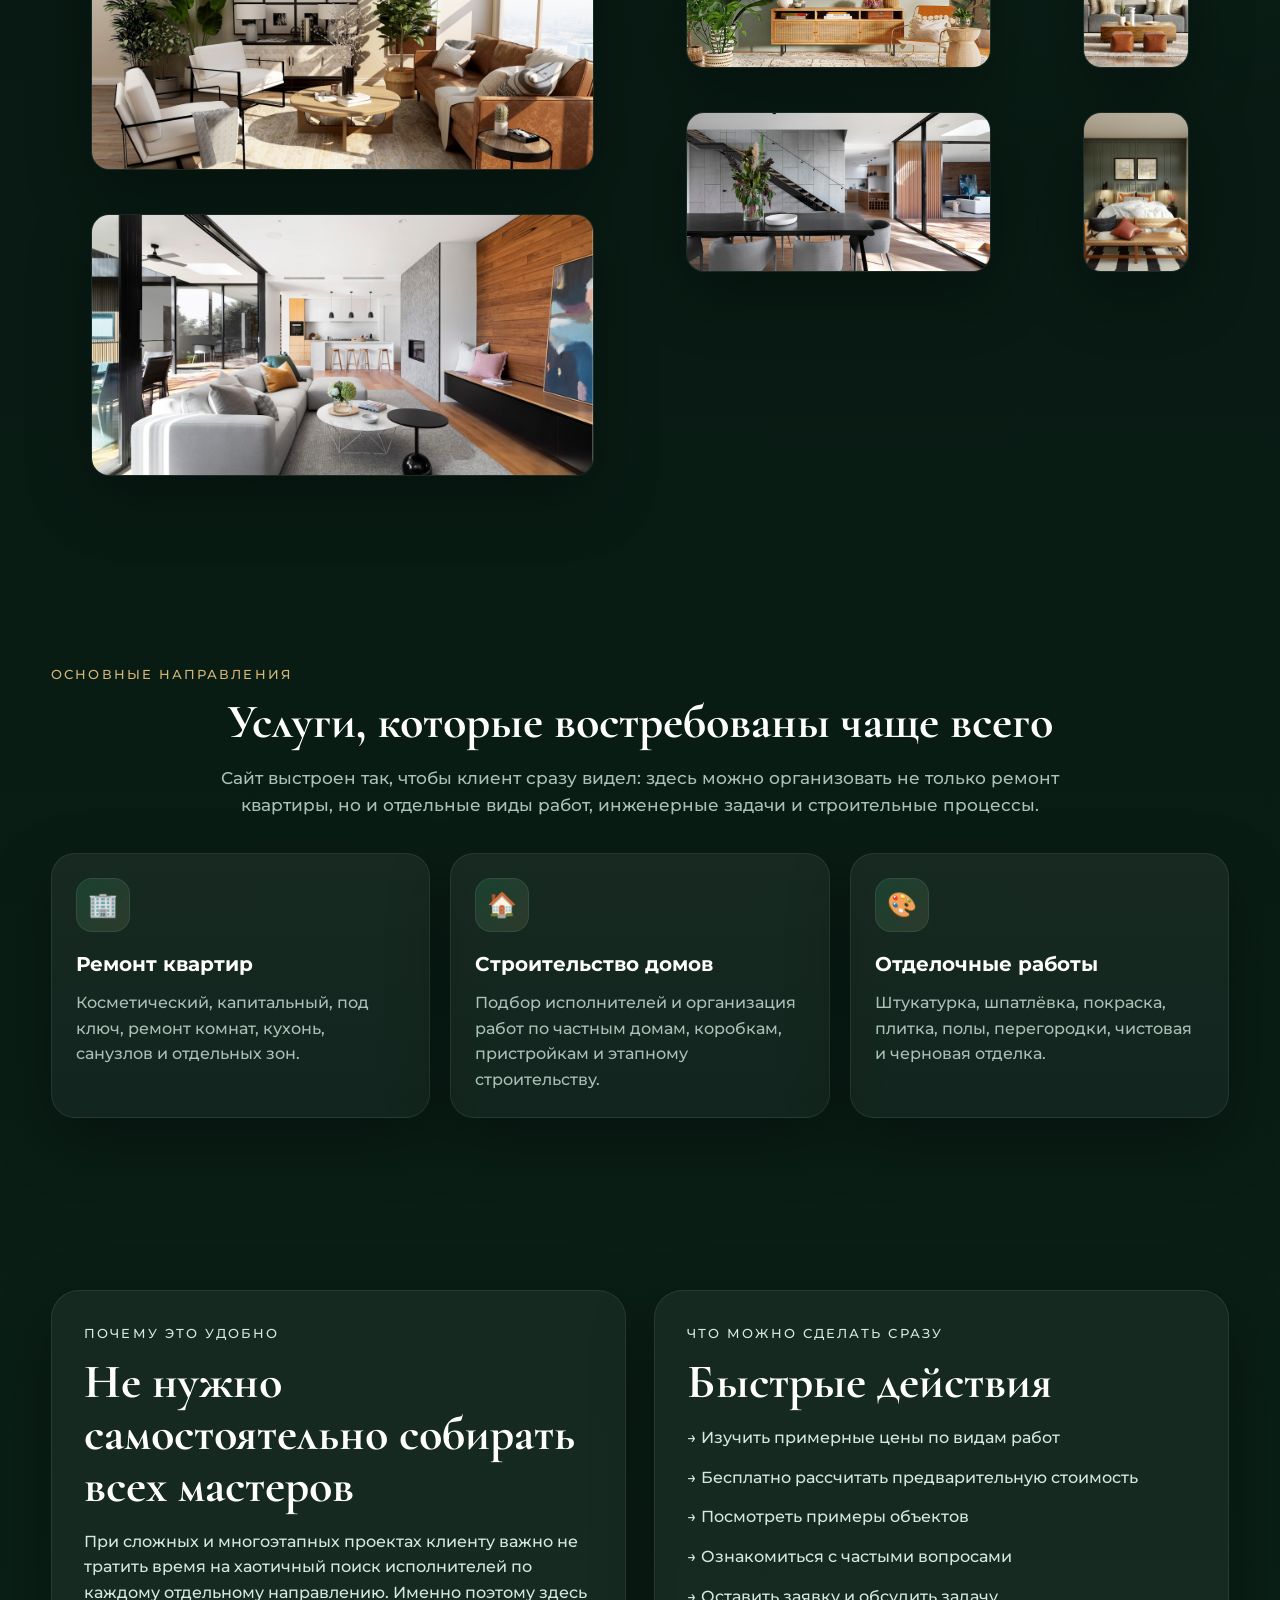
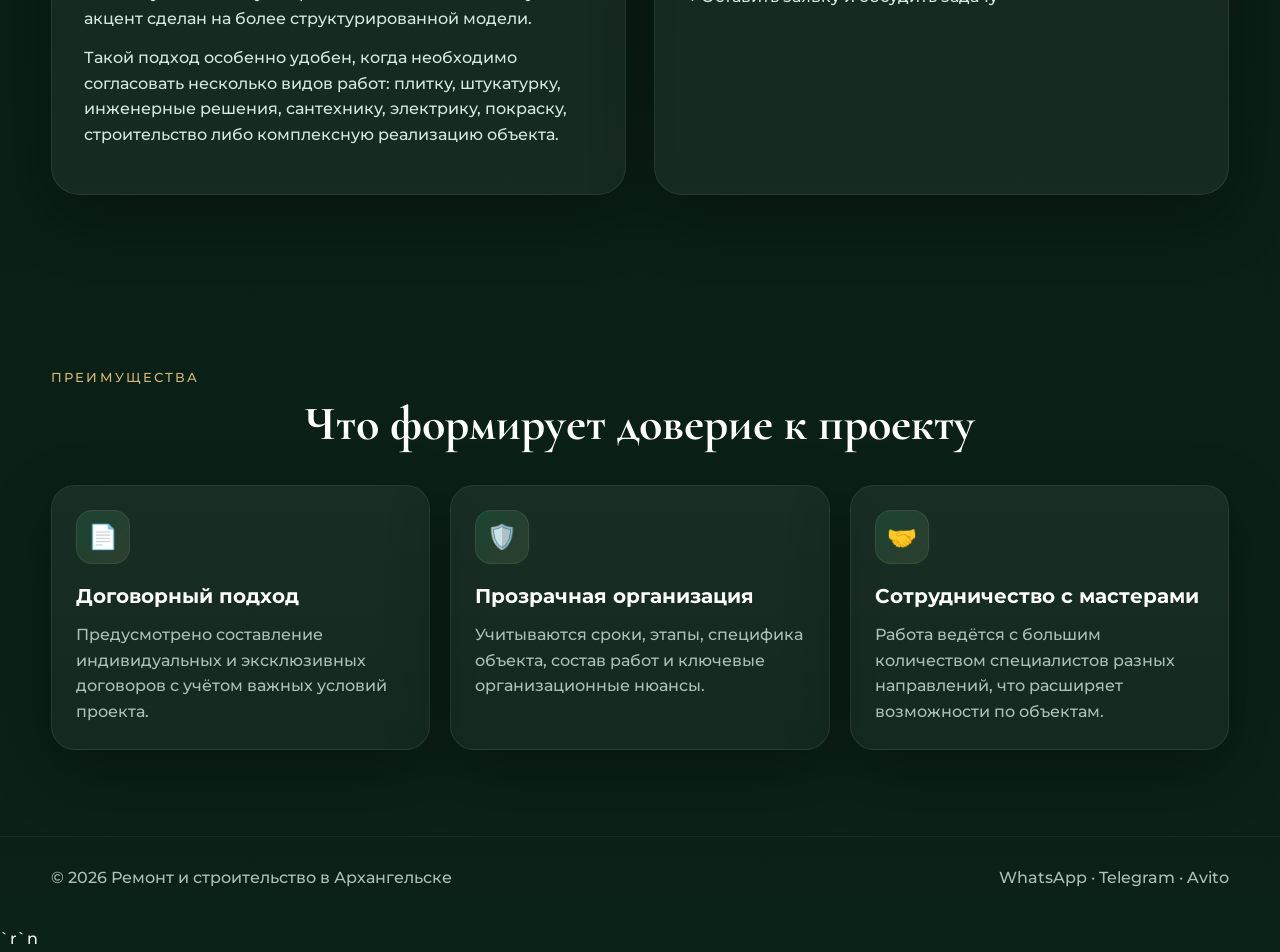
==== commit 8c2d5c41: "Download site photos locally and replace external image URLs" ====
--- a/index.html
+++ b/index.html
@@ -102,12 +102,12 @@
       </div>
 
       <div class="puzzle-grid">
-        <figure class="puzzle-tile puzzle-tile--lg"><img src="https://images.unsplash.com/photo-1600210492486-724fe5c67fb0?auto=format&fit=crop&w=1200&q=80" alt="Готовая квартира"></figure>
-        <figure class="puzzle-tile puzzle-tile--md"><img src="https://images.unsplash.com/photo-1616046229478-9901c5536a45?auto=format&fit=crop&w=900&q=80" alt="Интерьер кухни"></figure>
-        <figure class="puzzle-tile puzzle-tile--sm"><img src="https://images.unsplash.com/photo-1618221195710-dd6b41faaea6?auto=format&fit=crop&w=700&q=80" alt="Детали интерьера"></figure>
-        <figure class="puzzle-tile puzzle-tile--md"><img src="https://images.unsplash.com/photo-1616594039964-3f5b15f7f10f?auto=format&fit=crop&w=900&q=80" alt="Гостиная после ремонта"></figure>
-        <figure class="puzzle-tile puzzle-tile--sm"><img src="https://images.unsplash.com/photo-1615529162924-f8605388461d?auto=format&fit=crop&w=700&q=80" alt="Современная спальня"></figure>
-        <figure class="puzzle-tile puzzle-tile--lg"><img src="https://images.unsplash.com/photo-1600607687939-ce8a6c25118c?auto=format&fit=crop&w=1200&q=80" alt="Светлый интерьер"></figure>
+        <figure class="puzzle-tile puzzle-tile--lg"><img src="media/images/puzzle-1.jpg" alt="Готовая квартира"></figure>
+        <figure class="puzzle-tile puzzle-tile--md"><img src="media/images/puzzle-2.jpg" alt="Интерьер кухни"></figure>
+        <figure class="puzzle-tile puzzle-tile--sm"><img src="media/images/puzzle-3.jpg" alt="Детали интерьера"></figure>
+        <figure class="puzzle-tile puzzle-tile--md"><img src="media/images/puzzle-4.jpg" alt="Гостиная после ремонта"></figure>
+        <figure class="puzzle-tile puzzle-tile--sm"><img src="media/images/puzzle-5.jpg" alt="Современная спальня"></figure>
+        <figure class="puzzle-tile puzzle-tile--lg"><img src="media/images/puzzle-6.jpg" alt="Светлый интерьер"></figure>
       </div>
     </div>
   </section>
--- a/style.css
+++ b/style.css
@@ -44,7 +44,7 @@
   z-index: -2;
   background:
     linear-gradient(rgba(4, 12, 10, 0.68), rgba(4, 12, 10, 0.84)),
-    url("https://images.unsplash.com/photo-1460574283810-2aab119d8511?auto=format&fit=crop&w=1920&q=80") center/cover no-repeat;
+    url("media/images/bg-construction.jpg") center/cover no-repeat;
 }
 
 body::after {
@@ -133,6 +133,23 @@
   display: flex;
   gap: 12px;
   flex-wrap: wrap;
+}
+
+.header__actions .btn--ghost {
+  display: none;
+}
+
+.menu-toggle {
+  display: none;
+  min-height: 44px;
+  padding: 0 14px;
+  border-radius: 12px;
+  border: 1px solid var(--border);
+  background: rgba(255,255,255,0.06);
+  color: #fff;
+  font: inherit;
+  font-weight: 700;
+  cursor: pointer;
 }
 
 .btn {
@@ -278,7 +295,7 @@
   margin-bottom: 16px;
   background:
     linear-gradient(rgba(8,22,18,0.32), rgba(8,22,18,0.32)),
-    url("https://images.unsplash.com/photo-1489515217757-5fd1be406fef?auto=format&fit=crop&w=1200&q=80") center/cover no-repeat;
+    url("media/images/hero-project.jpg") center/cover no-repeat;
 }
 
 .hero-card__stats {
@@ -456,12 +473,19 @@
 
 .services-grid .card {
   overflow: hidden;
+  transition: .28s ease;
+}
+
+.services-grid .card.is-active {
+  border-color: rgba(166,241,202,0.45);
+  box-shadow: 0 20px 44px rgba(16, 84, 54, 0.36);
 }
 
 .service-media {
   height: 180px;
   margin: -24px -24px 16px;
   position: relative;
+  overflow: hidden;
   border-bottom: 1px solid var(--border);
   background: #0b1a15;
 }
@@ -475,16 +499,43 @@
 }
 
 .service-media video {
+  position: absolute;
+  inset: 0;
   width: 100%;
   height: 100%;
   object-fit: cover;
   display: block;
+  opacity: 0.45;
+  filter: saturate(0.85) contrast(0.92);
+  transition: opacity .35s ease, filter .35s ease;
+}
+
+.service-media video.is-switching {
+  opacity: 0.22;
+}
+
+.services-grid .card.is-active .service-media video {
+  opacity: 0;
+  filter: saturate(1) contrast(1);
+}
+
+.services-grid .card.is-active .service-media video.is-visible {
   opacity: 1;
-  transition: opacity .45s ease;
-}
-
-.service-media video.is-switching {
-  opacity: 0.2;
+}
+
+.service-media__tag {
+  position: absolute;
+  left: 10px;
+  bottom: 10px;
+  z-index: 2;
+  padding: 6px 10px;
+  border-radius: 10px;
+  border: 1px solid rgba(255,255,255,0.2);
+  background: rgba(8,24,18,0.72);
+  color: #f5fff9;
+  font-size: 12px;
+  font-weight: 700;
+  line-height: 1.25;
 }
 
 .card__icon {
@@ -900,8 +951,15 @@
     gap: 12px;
   }
 
+  .menu-toggle {
+    display: inline-flex;
+    align-items: center;
+    justify-content: center;
+    width: 100%;
+  }
+
   .nav {
-    display: flex;
+    display: none;
     flex-wrap: nowrap;
     overflow-x: auto;
     gap: 10px;
@@ -920,8 +978,16 @@
   }
 
   .header__actions {
+    display: none;
+    grid-template-columns: repeat(2, minmax(0, 1fr));
+  }
+
+  .header.menu-open .nav {
+    display: flex;
+  }
+
+  .header.menu-open .header__actions {
     display: grid;
-    grid-template-columns: repeat(2, minmax(0, 1fr));
   }
 
   .hero__points,
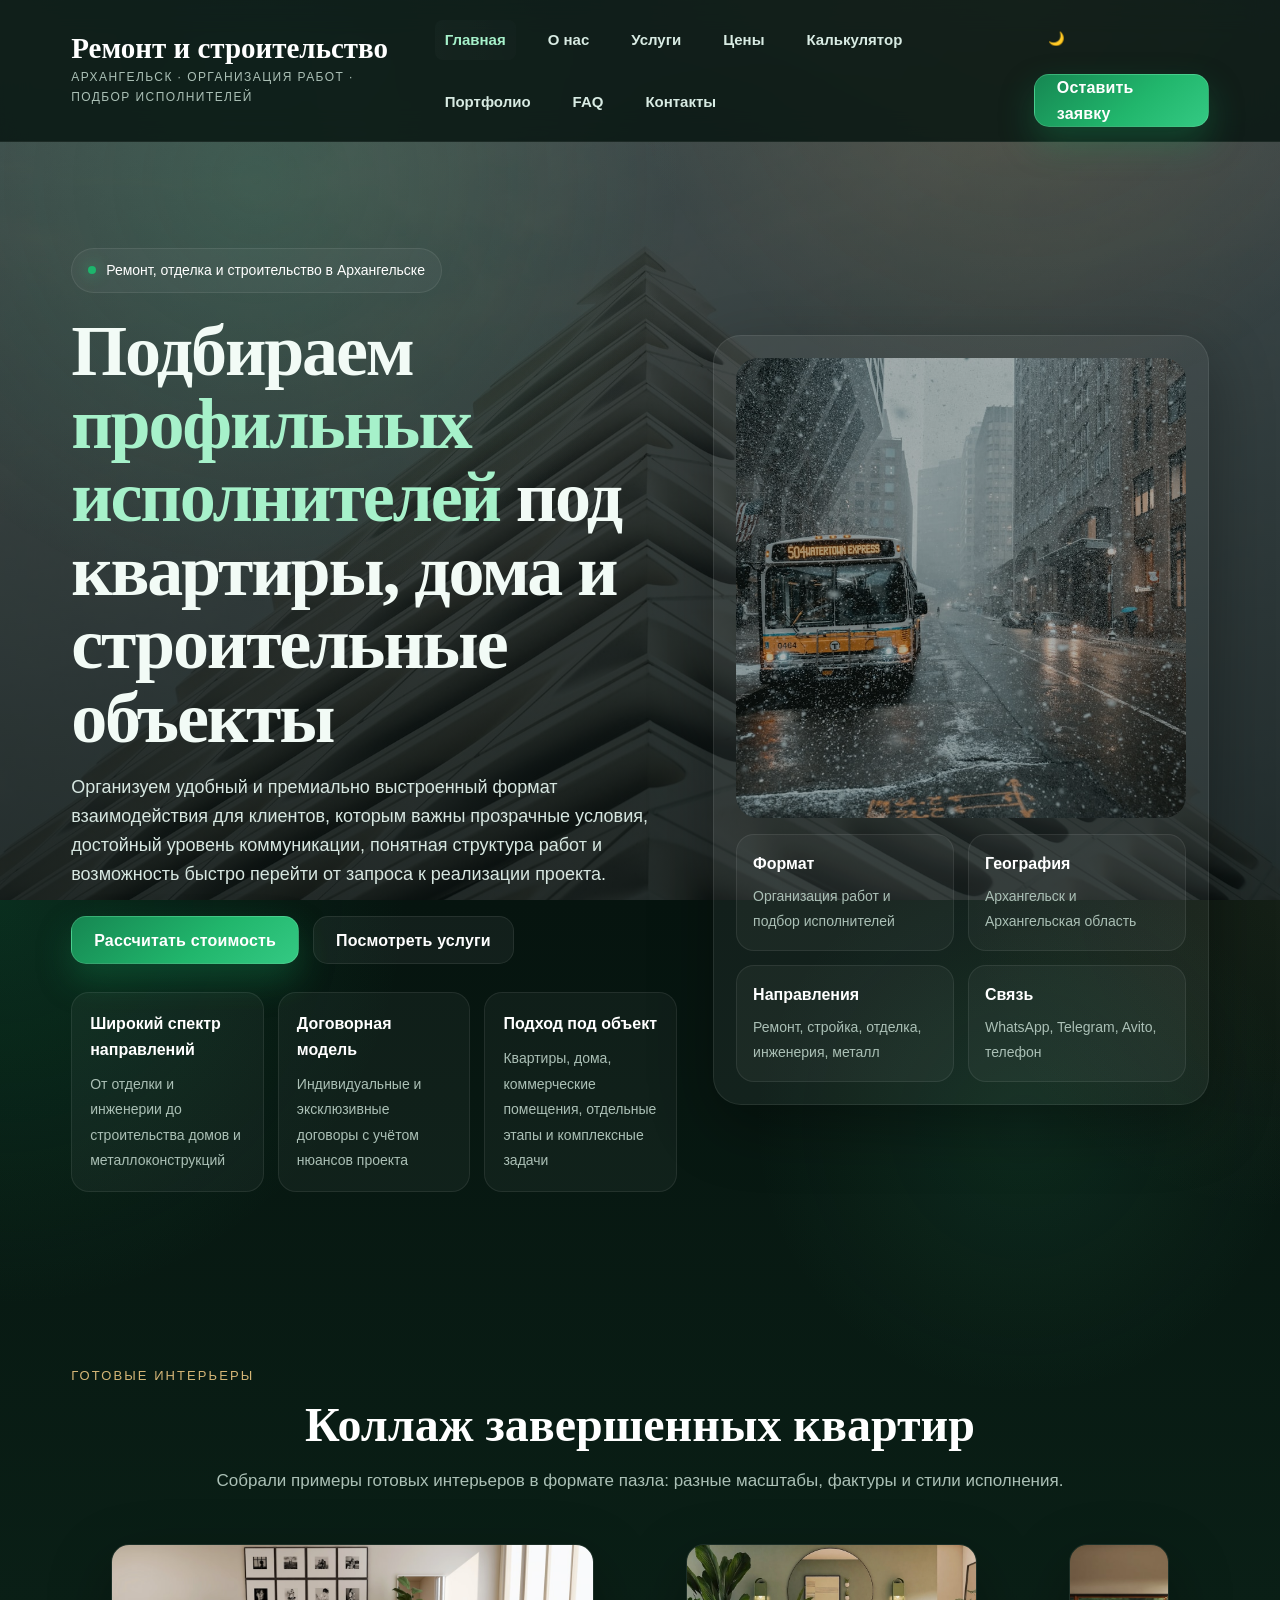
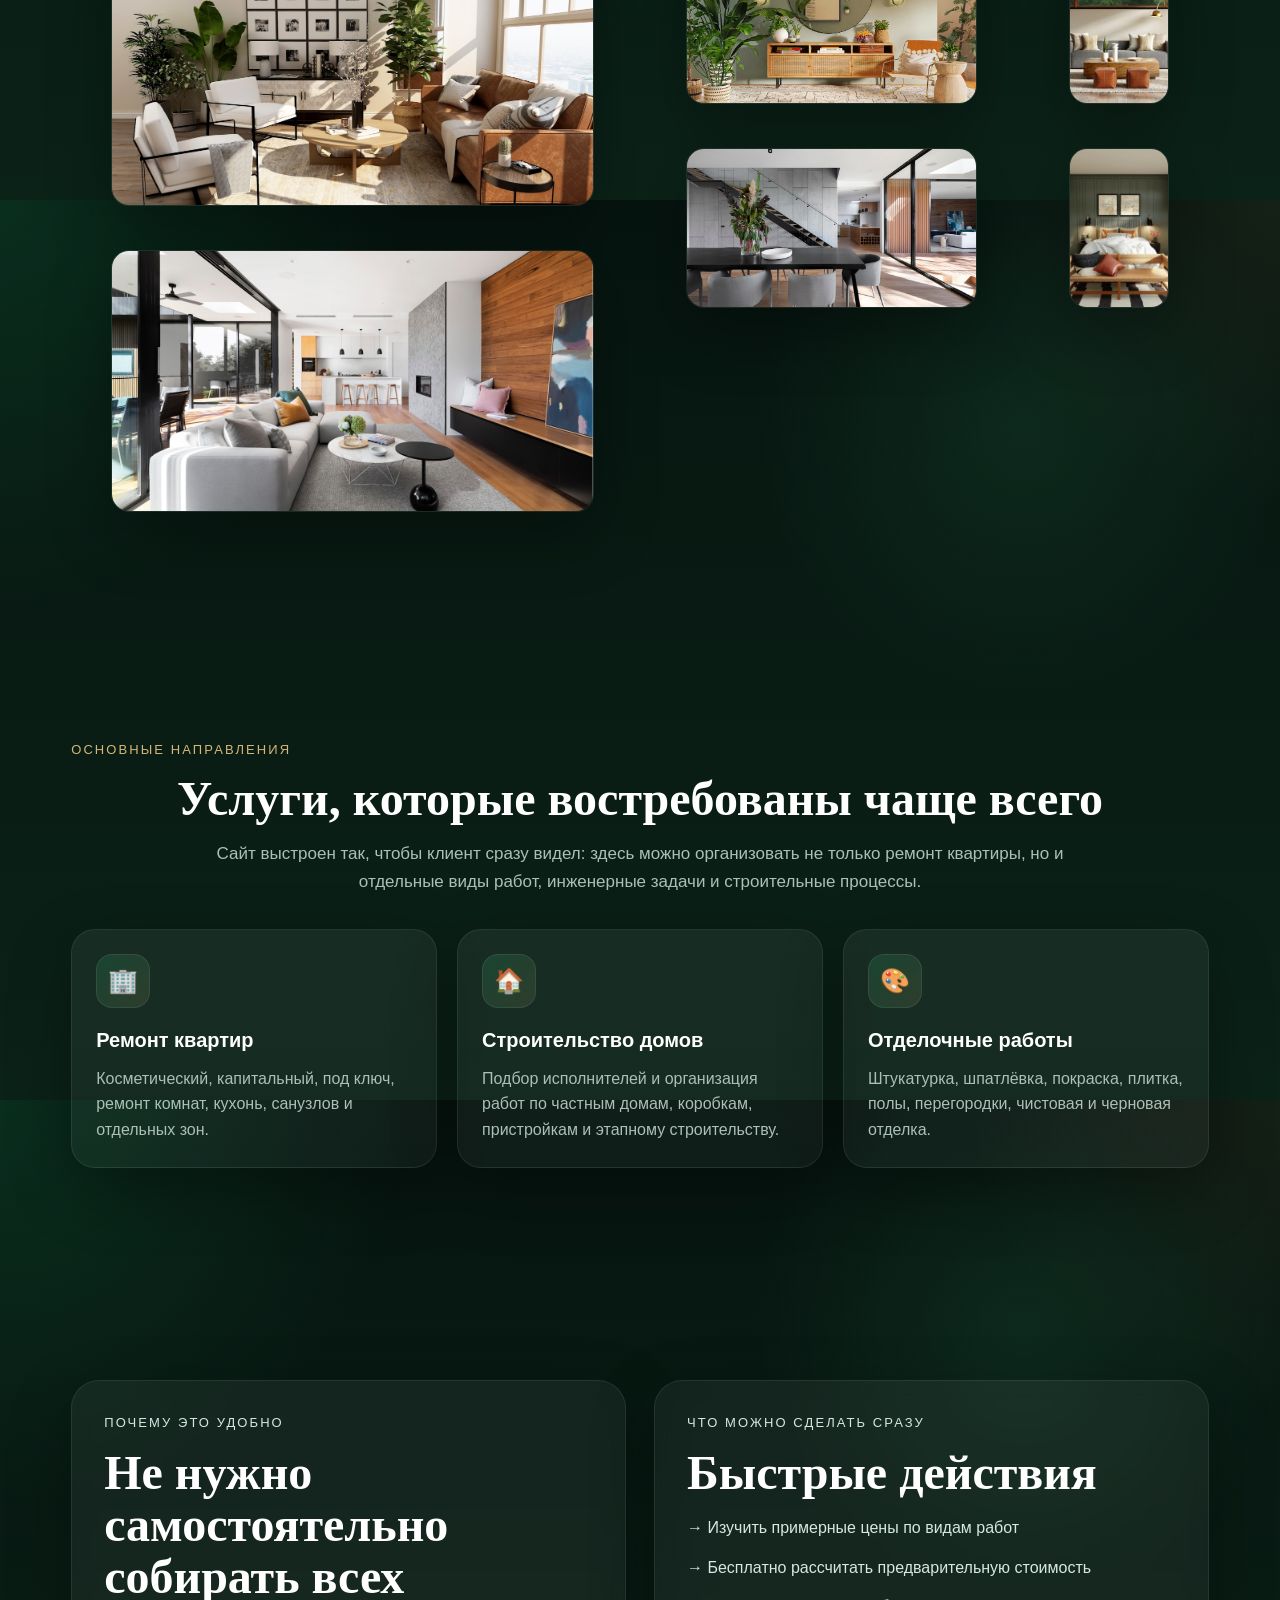
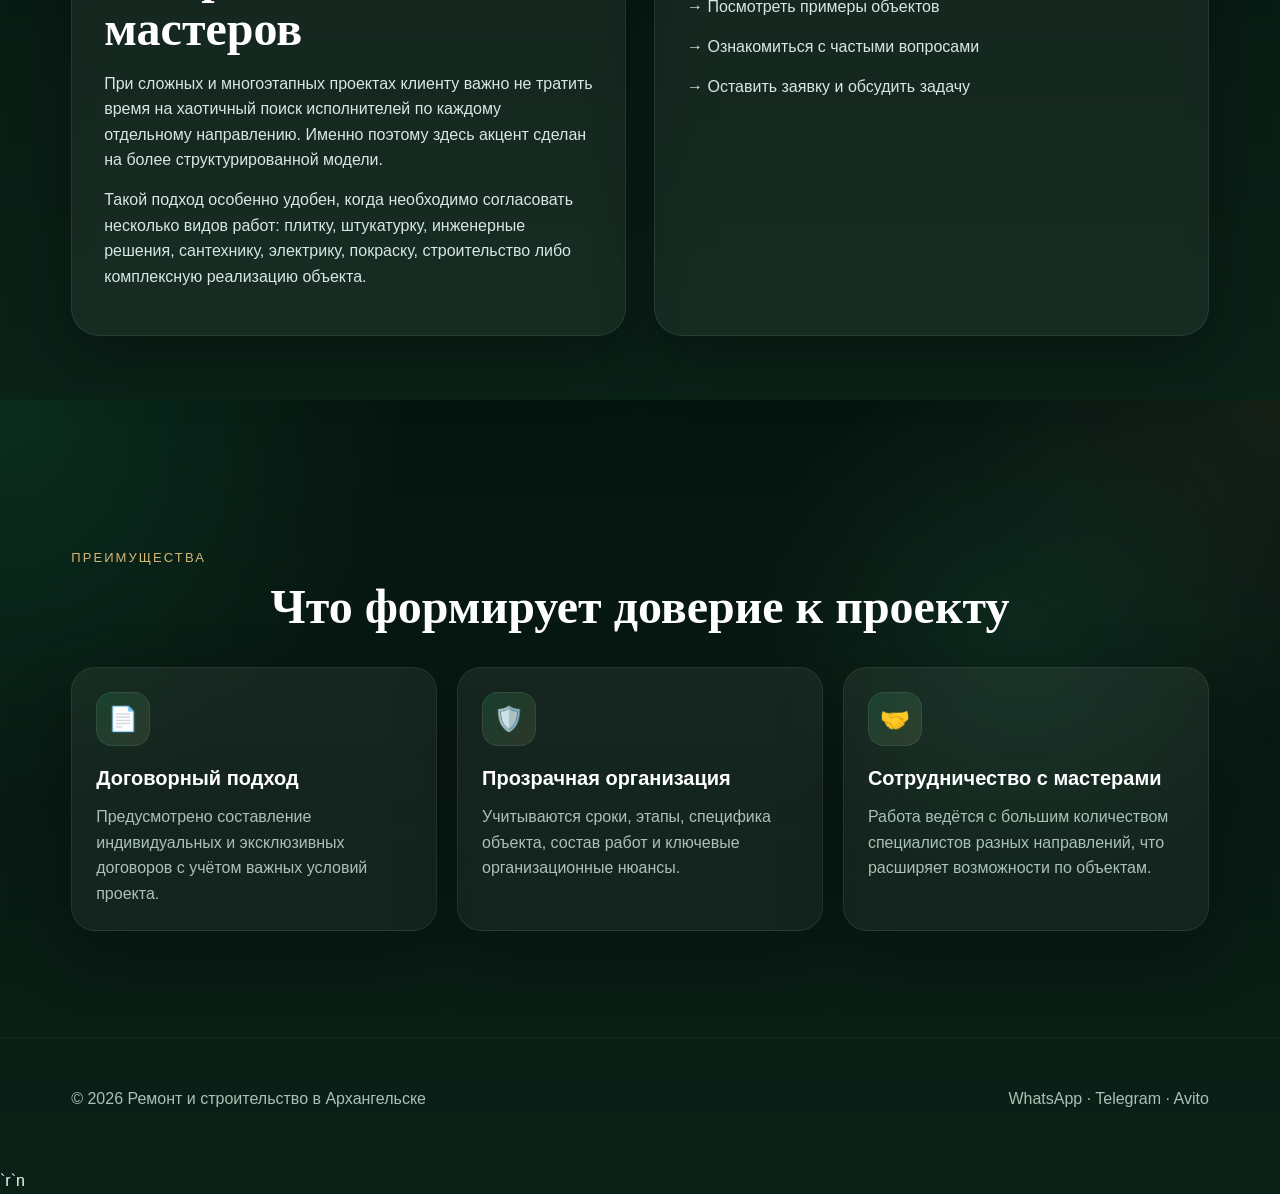
==== commit 4c159d59: "chore: redesign UI (dark glassmorphism), responsive layout, JS refactor, add GH Pages workflow" ====
--- a/index.html
+++ b/index.html
@@ -4,10 +4,20 @@
   <meta charset="UTF-8" />
   <meta name="viewport" content="width=device-width, initial-scale=1.0" />
   <title>Ремонт и строительство в Архангельске</title>
-  <meta name="description" content="Ремонт квартир, строительство домов, отделочные работы, плитка, штукатурка, шпатлёвка, покраска, электрика, сантехника, сварка металлоконструкций в Архангельске." />
+  <meta name="description" content="Ремонт квартир, строительство домов и отделочные работы в Архангельске — подбор мастеров и организация работ." />
+  <meta name="keywords" content="ремонт, строительство, Архангельск, плитка, штукатурка, покраска, электрика, сантехника" />
+  <meta name="theme-color" content="#0f1724" />
+  <meta property="og:type" content="website" />
+  <meta property="og:site_name" content="Ремонт и строительство — Архангельск" />
+  <meta property="og:title" content="Ремонт и строительство в Архангельске" />
+  <meta property="og:description" content="Подбор профильных исполнителей и организация ремонтных и строительных работ." />
+  <meta property="og:image" content="/media/images/puzzle-1.jpg" />
+  <link rel="icon" href="/favicon.ico" />
+  <link rel="apple-touch-icon" sizes="180x180" href="/media/images/puzzle-1.jpg" />
+  <link rel="manifest" href="/manifest.json" />
   <link rel="preconnect" href="https://fonts.googleapis.com">
   <link rel="preconnect" href="https://fonts.gstatic.com" crossorigin>
-  <link href="https://fonts.googleapis.com/css2?family=Manrope:wght@400;500;600;700;800&family=Playfair+Display:wght@600;700;800&display=swap" rel="stylesheet">
+  <link href="https://fonts.googleapis.com/css2?family=Inter:wght@300;400;600;700;800&family=Roboto:wght@300;400;500;700&display=swap" rel="stylesheet">
   <link rel="stylesheet" href="style.css" />
 </head>
 <body>
@@ -30,6 +40,7 @@
       </nav>
 
       <div class="header__actions">
+        <button id="themeToggle" class="btn theme-toggle" aria-label="Переключить тему">🌙</button>
         <a class="btn btn--ghost" href="https://t.me/step1by2step" target="_blank">Telegram</a>
         <a class="btn btn--ghost" href="https://www.avito.ru/user/80214eb8ff2f3f8321bce6906f36ad31/profile/all/predlozheniya_uslug?page_from=from_u2u_messenger&src=messenger&sellerId=80214eb8ff2f3f8321bce6906f36ad31" target="_blank">Avito</a>
         <a class="btn btn--primary" href="contacts.html">Оставить заявку</a>
--- a/style.css
+++ b/style.css
@@ -1,3 +1,123 @@
+@import url('https://fonts.googleapis.com/css2?family=Inter:wght@300;400;600;700;800&family=Roboto:wght@300;400;500;700&display=swap');
+
+:root{
+  --bg:#0f1724;
+  --surface: rgba(255,255,255,0.06);
+  --glass: rgba(255,255,255,0.06);
+  --glass-2: rgba(255,255,255,0.04);
+  --muted: #9aa4b2;
+  --accent: #66d9ff;
+  --accent-2: #8b5cf6;
+  --success: #7ee787;
+  --danger: #ff6b6b;
+  --text: #e6eef6;
+  --radius: 14px;
+  --container: 1200px;
+}
+
+/* Light theme fallback */
+@media (prefers-color-scheme: light){
+  :root{
+    --bg:#f6f8fb;
+    --surface: rgba(0,0,0,0.04);
+    --glass: rgba(255,255,255,0.6);
+    --glass-2: rgba(255,255,255,0.8);
+    --muted:#6b7280;
+    --text:#0b1220;
+  }
+}
+
+*{box-sizing:border-box}
+html,body{height:100%}
+body{
+  margin:0;
+  font-family:Inter, Roboto, system-ui, -apple-system, 'Segoe UI', Arial;
+  background: linear-gradient(180deg,var(--bg) 0%, color-mix(in srgb, var(--bg) 80%, black 10%));
+  color:var(--text);
+  -webkit-font-smoothing:antialiased;
+  -moz-osx-font-smoothing:grayscale;
+}
+
+.container{max-width:var(--container);margin:0 auto;padding:20px}
+
+/* Header */
+.header{position:sticky;top:0;z-index:40;backdrop-filter: blur(8px);background:linear-gradient(180deg, rgba(255,255,255,0.02), transparent);border-bottom:1px solid rgba(255,255,255,0.04)}
+.header__wrap{display:flex;align-items:center;gap:16px;padding:14px 20px;justify-content:space-between}
+.logo{display:flex;flex-direction:column;text-decoration:none;color:var(--text)}
+.logo__title{font-weight:700;font-size:18px}
+.logo__subtitle{font-size:12px;color:var(--muted)}
+
+.nav{display:flex;gap:12px;align-items:center}
+.nav a{text-decoration:none;color:var(--muted);padding:8px 10px;border-radius:8px;transition:all .2s}
+.nav a:hover,.nav a.active{color:var(--text);background:linear-gradient(90deg, rgba(255,255,255,0.02), rgba(255,255,255,0.01))}
+
+.header__actions{display:flex;gap:10px;align-items:center}
+.btn{display:inline-flex;align-items:center;gap:8px;padding:8px 12px;border-radius:10px;border:1px solid rgba(255,255,255,0.06);background:transparent;color:var(--text);cursor:pointer;text-decoration:none}
+.btn--primary{background:linear-gradient(90deg,var(--accent),var(--accent-2));color:#061323;border:none}
+.btn--ghost{background:transparent;color:var(--text);border:1px solid rgba(255,255,255,0.04)}
+
+.theme-toggle{width:40px;height:40px;display:inline-grid;place-items:center;border-radius:10px}
+
+/* Hero / page-hero */
+.hero,.page-hero{padding:48px 0}
+.hero__grid{display:grid;grid-template-columns:1fr 420px;gap:28px;align-items:center}
+.page-hero__box h1{margin:0;font-size:clamp(22px,3.6vw,40px);line-height:1.05}
+.page-hero__box p{color:var(--muted);max-width:54ch}
+
+/* Glass card */
+.glass{background:linear-gradient(180deg, rgba(255,255,255,0.03), rgba(255,255,255,0.02));border-radius:var(--radius);padding:18px;border:1px solid rgba(255,255,255,0.04);box-shadow:0 8px 30px rgba(2,6,23,0.6);backdrop-filter: blur(10px);}
+
+/* Cards grid */
+.cards{display:grid;gap:18px}
+.cards--3{grid-template-columns:repeat(auto-fit,minmax(220px,1fr))}
+.card{padding:18px;border-radius:12px;background:linear-gradient(180deg,var(--glass),var(--glass-2));transition:transform .3s ease, box-shadow .3s ease}
+.card:hover{transform:translateY(-6px)}
+
+/* Responsive */
+@media (max-width:900px){
+  .hero__grid{grid-template-columns:1fr}
+  .header__wrap{flex-wrap:wrap}
+  .nav{order:3;width:100%;justify-content:space-around}
+}
+
+/* Forms */
+.form__group{display:flex;flex-direction:column;gap:8px;margin-bottom:12px}
+.form__group input,.form__group textarea,.form__group select{padding:10px;border-radius:10px;border:1px solid rgba(255,255,255,0.04);background:transparent;color:var(--text)}
+
+/* Calculator layout */
+.calc-layout{display:grid;grid-template-columns:1fr 360px;gap:22px;align-items:start}
+.calc-grid{display:grid;grid-template-columns:repeat(auto-fit,minmax(200px,1fr));gap:12px}
+.calc-service{padding:12px;border-radius:10px;background:linear-gradient(180deg, rgba(255,255,255,0.02), transparent)}
+.calc-actions{display:flex;gap:10px;margin-top:12px}
+.calc-result{padding:16px}
+
+/* Result list */
+.calc-result-list{display:flex;flex-direction:column;gap:8px;max-height:420px;overflow:auto}
+.calc-result-item{padding:8px;border-radius:8px;background:rgba(0,0,0,0.12);color:var(--muted)}
+.calc-total{display:flex;justify-content:space-between;align-items:center;margin-top:10px}
+
+/* Footer */
+.footer{padding:18px 0;color:var(--muted);border-top:1px solid rgba(255,255,255,0.02);}
+
+/* Utilities */
+.note{color:var(--muted)}
+
+/* Animations */
+.fade-up{opacity:0;transform:translateY(8px);animation:fadeUp .6s ease forwards}
+@keyframes fadeUp{to{opacity:1;transform:none}}
+
+/* FAQ */
+.faq-list details{margin-bottom:12px;padding:12px;border-radius:10px;background:linear-gradient(180deg, rgba(255,255,255,0.02), transparent)}
+
+/* Small screens */
+@media (max-width:420px){.container{padding:14px}.header__wrap{padding:10px}.hero__grid{gap:14px}}
+
+/* Link focus */
+:focus{outline:2px solid rgba(102,217,255,0.14);outline-offset:3px}
+
+/* Make sure images are responsive */
+img{max-width:100%;height:auto;border-radius:8px}
+
 @import url("https://fonts.googleapis.com/css2?family=Cormorant+Garamond:wght@600;700&family=Montserrat:wght@400;500;600;700;800&display=swap");
 
 :root {
@@ -482,7 +602,7 @@
 }
 
 .service-media {
-  height: 180px;
+  height: 236px;
   margin: -24px -24px 16px;
   position: relative;
   overflow: hidden;
@@ -940,6 +1060,11 @@
 }
 
 @media (max-width: 760px) {
+  body::before,
+  body::after {
+    position: absolute;
+  }
+
   .header {
     position: static;
   }
@@ -997,6 +1122,22 @@
     grid-template-columns: 1fr;
   }
 
+  .hero {
+    padding: 52px 0 26px;
+  }
+
+  .section {
+    padding: 58px 0;
+  }
+
+  .section-head {
+    margin-bottom: 22px;
+  }
+
+  .section-subtitle {
+    font-size: 16px;
+  }
+
   .puzzle-grid {
     grid-template-columns: repeat(2, minmax(0, 1fr));
     grid-auto-rows: 110px;
@@ -1010,7 +1151,7 @@
   }
 
   .service-media {
-    height: 164px;
+    height: 208px;
   }
 
   .price-row {
@@ -1041,7 +1182,7 @@
   }
 
   .hero-card__image {
-    min-height: 320px;
+    min-height: 250px;
   }
 
   .logo__title {
@@ -1067,7 +1208,24 @@
     font-size: clamp(30px, 10vw, 44px);
   }
 
+  .hero p {
+    font-size: 16px;
+  }
+
   .section-title {
     font-size: clamp(26px, 8vw, 36px);
   }
-}
+
+  .service-media {
+    height: 186px;
+    margin: -22px -22px 14px;
+  }
+
+  .card {
+    padding: 22px;
+  }
+
+  .calc-total {
+    font-size: 18px;
+  }
+}
